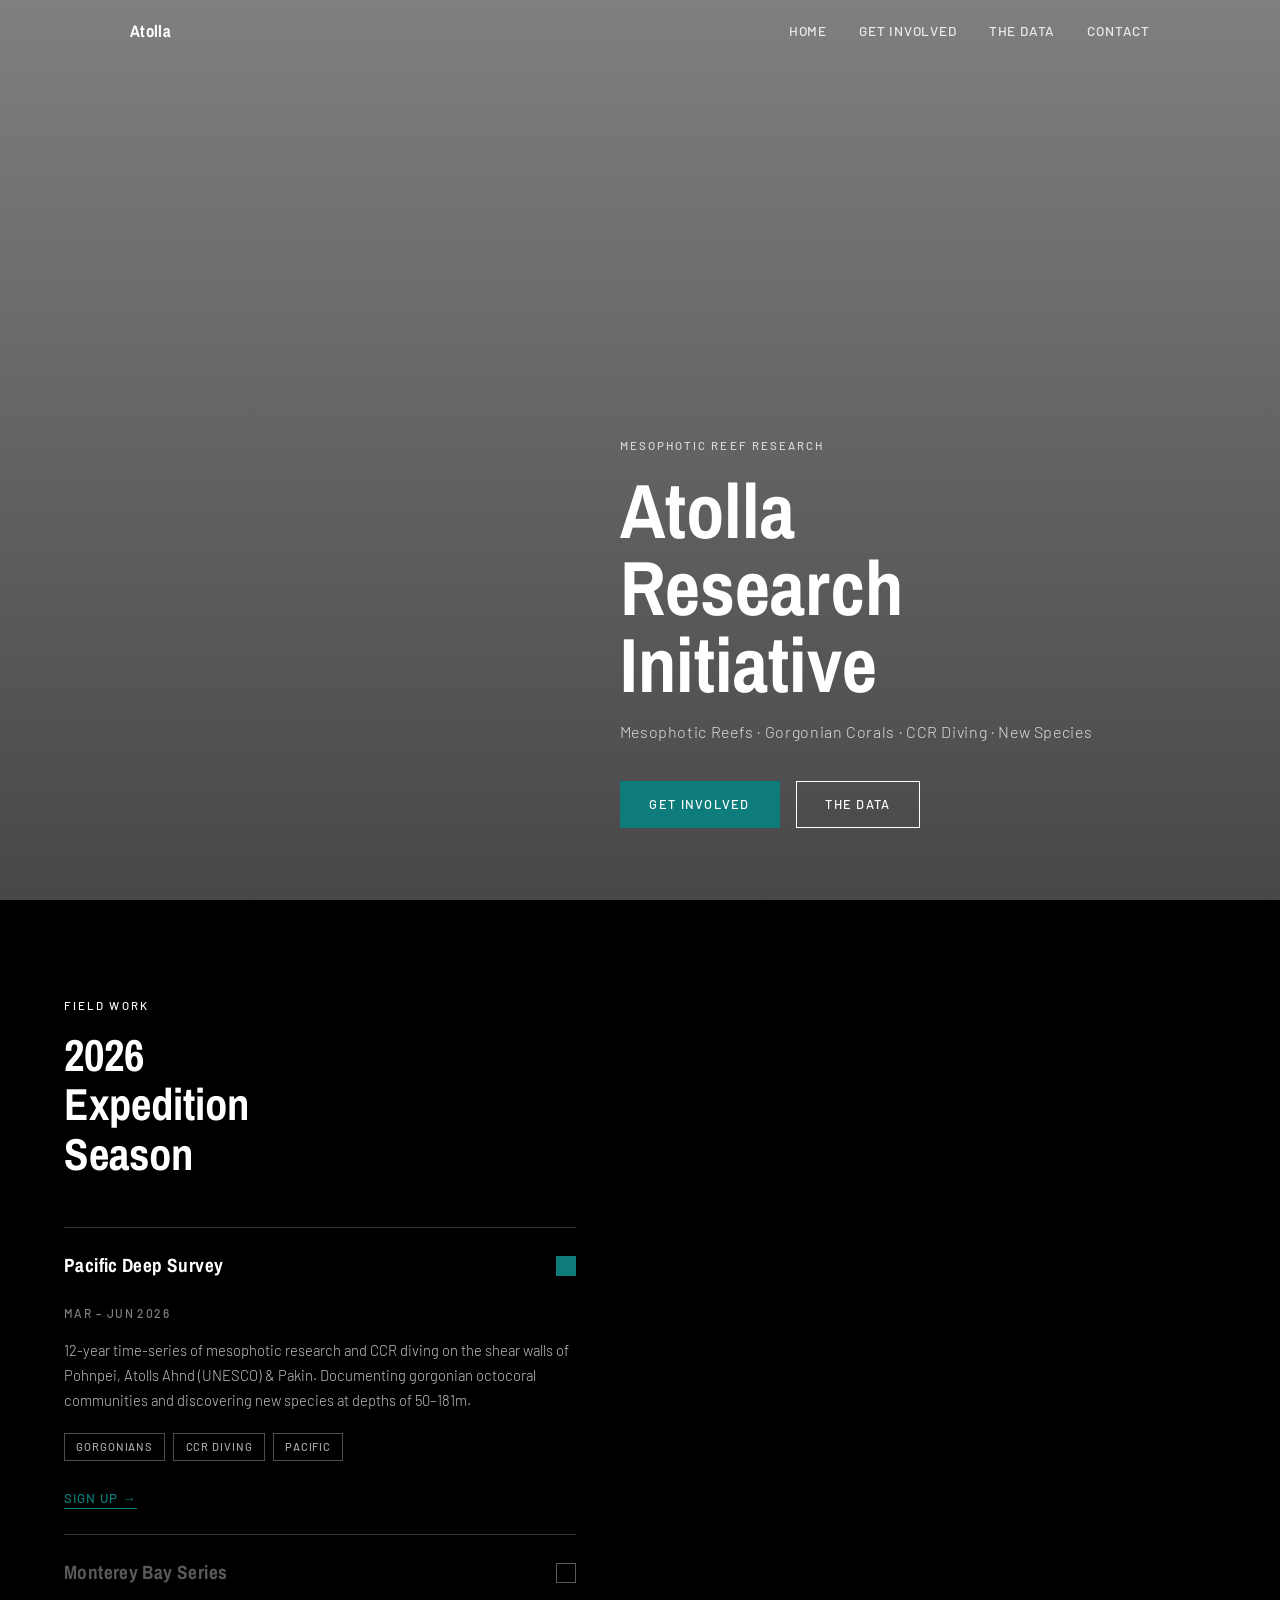
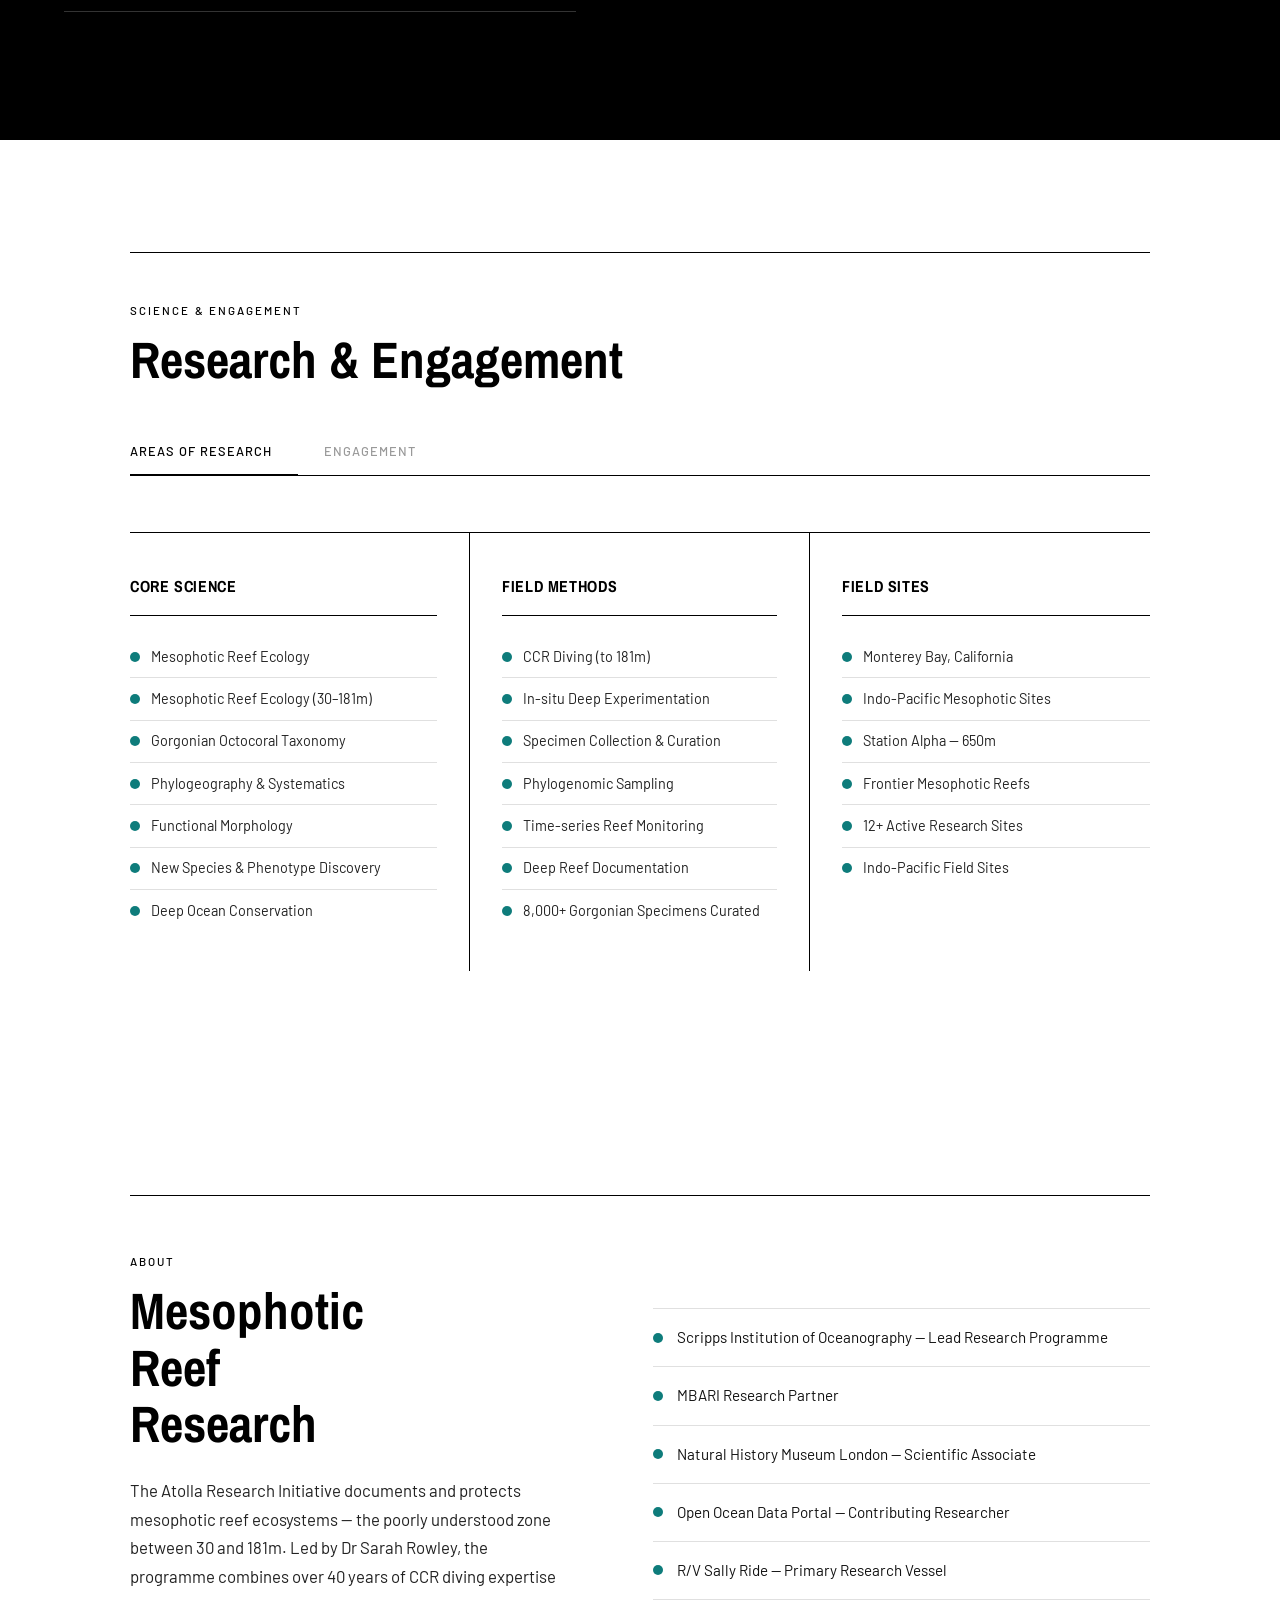
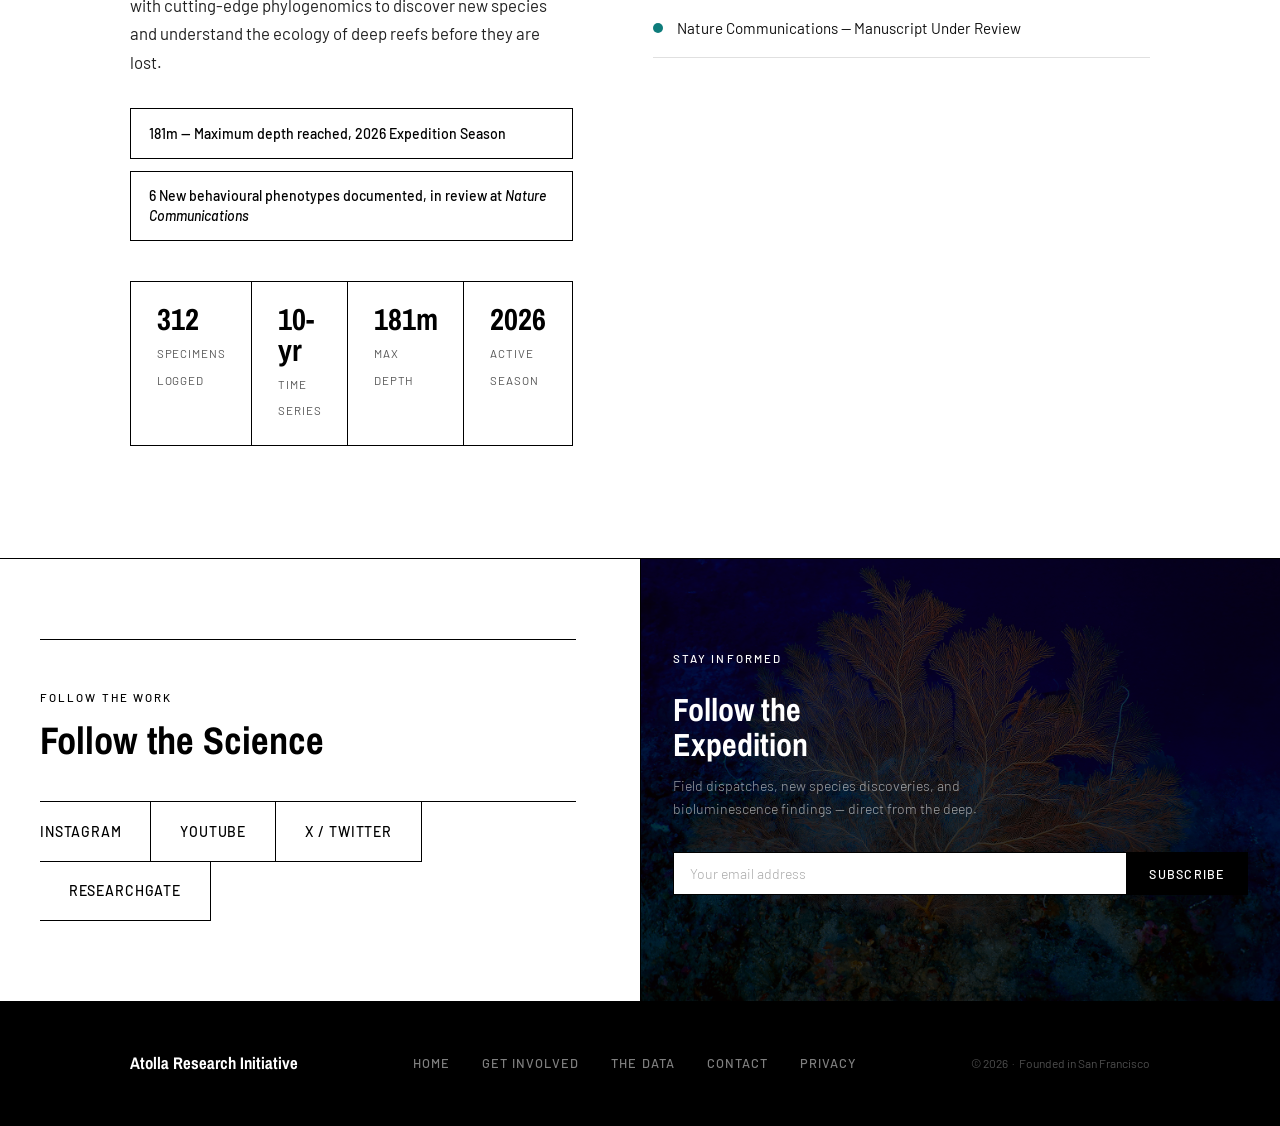
==== index.html @ 7634a345 "Site-wide content and fact corrections - Home/get-involved hero images swapped for visual variety - " ====
<!DOCTYPE html>
<html lang="en">
<head>
  <meta charset="UTF-8" />
  <meta name="viewport" content="width=device-width, initial-scale=1.0" />
  <title>Atolla — Mesophotic Reef Research</title>
  <style>
    @import url('https://fonts.googleapis.com/css2?family=Archivo+Narrow:wght@400;500;600;700&family=Barlow:wght@300;400;500&display=swap');

    *, *::before, *::after { box-sizing: border-box; margin: 0; padding: 0; }
    html { scroll-behavior: smooth; font-size: 16px; }

    body {
      font-family: 'Barlow', system-ui, sans-serif;
      font-weight: 400;
      color: #000000;
      background: #ffffff;
      line-height: 1.65;
      -webkit-font-smoothing: antialiased;
    }

    img { display: block; max-width: 100%; }
    a { color: inherit; text-decoration: none; }
    ul { list-style: none; }

    /* ── TYPOGRAPHY ── */
    .label-upper {
      font-family: 'Barlow', sans-serif;
      font-size: 0.72rem;
      font-weight: 500;
      letter-spacing: 0.18em;
      text-transform: uppercase;
      color: #000000;
      display: block;
      margin-bottom: 0.75rem;
    }

    .label-upper--white { color: #ffffff; }

    .section-heading {
      font-family: 'Archivo Narrow', sans-serif;
      font-weight: 700;
      font-size: clamp(2rem, 4vw, 3.2rem);
      line-height: 1.1;
      color: #000000;
    }

    .section-heading--white { color: #ffffff; }
    .section-heading--sm { font-size: clamp(1.6rem, 3vw, 2.4rem); }

    hr.divider { border: none; border-top: 1px solid #000000; margin: 0; }
    hr.divider--white { border-top-color: rgba(255,255,255,0.2); }

    /* ── LAYOUT ── */
    .container { max-width: 1100px; margin: 0 auto; padding: 0 40px; }

    /* ── NAV ── */
    .nav {
      position: fixed;
      top: 0; left: 0; right: 0;
      z-index: 1000;
      height: 64px;
      display: flex;
      align-items: center;
      background: transparent;
      border-bottom: 1px solid transparent;
      transition: background 0.25s, border-color 0.25s;
    }

    .nav.scrolled { background: #ffffff; border-bottom-color: #000000; }

    .nav__inner {
      max-width: 1100px;
      margin: 0 auto;
      padding: 0 40px;
      width: 100%;
      display: flex;
      align-items: center;
      justify-content: space-between;
    }

    .nav__logo {
      font-family: 'Archivo Narrow', sans-serif;
      font-weight: 700;
      font-size: 1.05rem;
      letter-spacing: 0.02em;
      color: #ffffff;
      transition: color 0.25s;
    }

    .nav.scrolled .nav__logo { color: #000000; }

    .nav__links { display: flex; align-items: center; gap: 2rem; }

    .nav__links a {
      font-family: 'Barlow', sans-serif;
      font-size: 0.85rem;
      font-weight: 500;
      letter-spacing: 0.06em;
      text-transform: uppercase;
      color: rgba(255,255,255,0.85);
      transition: color 0.2s;
    }

    .nav__links a:hover { color: #ffffff; }
    .nav.scrolled .nav__links a { color: #000000; }
    .nav.scrolled .nav__links a:hover { color: #0e7c7b; }

    .nav__links a.btn-nav-donate {
      background: #e8715a;
      color: #ffffff !important;
      padding: 0.45rem 1.1rem;
      font-size: 0.8rem;
    }

    .nav__links a.btn-nav-donate:hover { background: #cf5640; }

    /* Hamburger */
    .nav__hamburger {
      display: none;
      flex-direction: column;
      gap: 5px;
      cursor: pointer;
      padding: 4px;
      background: none;
      border: none;
    }

    .nav__hamburger span {
      display: block;
      width: 24px;
      height: 1.5px;
      background: #ffffff;
      transition: background 0.25s, transform 0.25s, opacity 0.25s;
    }

    .nav.scrolled .nav__hamburger span { background: #000000; }

    .nav__hamburger.open span:nth-child(1) { transform: translateY(6.5px) rotate(45deg); }
    .nav__hamburger.open span:nth-child(2) { opacity: 0; }
    .nav__hamburger.open span:nth-child(3) { transform: translateY(-6.5px) rotate(-45deg); }

    .nav__mobile {
      display: none;
      position: fixed;
      top: 64px; left: 0; right: 0;
      background: #ffffff;
      border-bottom: 1px solid #000000;
      z-index: 999;
      padding: 1.5rem 40px 2rem;
    }

    .nav__mobile.open { display: flex; flex-direction: column; gap: 1rem; }

    .nav__mobile a {
      font-family: 'Barlow', sans-serif;
      font-size: 1rem;
      font-weight: 500;
      letter-spacing: 0.06em;
      text-transform: uppercase;
      color: #000000;
      border-bottom: 1px solid #e0e0e0;
      padding-bottom: 0.75rem;
    }

    .nav__mobile a:last-child { border-bottom: none; }

    /* ── HERO ── */
    .hero {
      height: 100vh;
      min-height: 600px;
      background-image: linear-gradient(rgba(0,0,0,0.5), rgba(0,0,0,0.72)),
        url('images/Timor leste.jpg');
      background-size: cover;
      background-position: center 40%;
      display: flex;
      align-items: flex-end;
      padding-bottom: 8vh;
    }

    .hero__content {
      max-width: 1100px;
      margin: 0 auto;
      padding: 0 40px;
      width: 100%;
      display: flex;
      justify-content: flex-end;
    }

    .hero__text { width: 52%; }

    .hero__label {
      font-family: 'Barlow', sans-serif;
      font-size: 0.72rem;
      font-weight: 500;
      letter-spacing: 0.18em;
      text-transform: uppercase;
      color: rgba(255,255,255,0.75);
      display: block;
      margin-bottom: 1.1rem;
    }

    .hero__h1 {
      font-family: 'Archivo Narrow', sans-serif;
      font-weight: 700;
      font-size: clamp(2.8rem, 6vw, 5rem);
      line-height: 1.0;
      color: #ffffff;
      margin-bottom: 1rem;
    }

    .hero__subline {
      font-family: 'Barlow', sans-serif;
      font-size: 1rem;
      font-weight: 300;
      color: rgba(255,255,255,0.8);
      letter-spacing: 0.04em;
      margin-bottom: 2.2rem;
    }

    .hero__btns { display: flex; gap: 1rem; flex-wrap: wrap; }

    .btn {
      font-family: 'Barlow', sans-serif;
      font-size: 0.8rem;
      font-weight: 500;
      letter-spacing: 0.1em;
      text-transform: uppercase;
      padding: 0.75rem 1.8rem;
      display: inline-block;
      cursor: pointer;
      transition: background 0.2s, color 0.2s, border-color 0.2s;
    }

    .btn--teal { background: #0e7c7b; color: #ffffff; border: 1px solid #0e7c7b; }
    .btn--teal:hover { background: #0a5e5d; border-color: #0a5e5d; }
    .btn--coral { background: #e8715a; color: #ffffff; border: 1px solid #e8715a; }
    .btn--coral:hover { background: #cf5640; border-color: #cf5640; }
    .btn--outline-white { background: transparent; color: #ffffff; border: 1px solid #ffffff; }
    .btn--outline-white:hover { background: rgba(255,255,255,0.12); }
    .btn--outline-black { background: transparent; color: #000000; border: 1px solid #000000; }
    .btn--outline-black:hover { background: #000000; color: #ffffff; }

    /* ── STATS ── */
    .about__stats {
      display: grid;
      grid-template-columns: repeat(4, 1fr);
      border: 1px solid #000000;
      margin-top: 2.5rem;
    }

    .about-stat { padding: 1.4rem 1.6rem; border-right: 1px solid #000000; }
    .about-stat:last-child { border-right: none; }

    .about-stat__number {
      font-family: 'Archivo Narrow', sans-serif;
      font-weight: 700;
      font-size: 1.9rem;
      line-height: 1;
      color: #000000;
      display: block;
      margin-bottom: 0.3rem;
    }

    .about-stat__label {
      font-family: 'Barlow', sans-serif;
      font-size: 0.72rem;
      font-weight: 400;
      letter-spacing: 0.08em;
      text-transform: uppercase;
      color: #555555;
    }

    /* ── SECTIONS ── */
    .section { padding: 7rem 0; }
    .section--dark { background: #000000; color: #ffffff; }
    .section--light-grey { background: #f5f5f5; }
    .section-header { margin-bottom: 3.5rem; }

    /* ── ABOUT ── */
    .about__grid {
      display: grid;
      grid-template-columns: 45fr 55fr;
      gap: 5rem;
      align-items: start;
    }

    .about__bio {
      font-family: 'Barlow', sans-serif;
      font-size: 1.05rem;
      color: #222222;
      line-height: 1.7;
      margin-top: 1.5rem;
      margin-bottom: 2rem;
    }

    .about__awards { display: flex; flex-direction: column; gap: 0.75rem; }

    .about__award {
      border: 1px solid #000000;
      padding: 0.9rem 1.1rem;
      font-family: 'Barlow', sans-serif;
      font-size: 0.88rem;
      font-weight: 500;
      color: #000000;
      line-height: 1.4;
    }

    .credentials__list { padding-top: 3.5rem; }

    .credentials__list li {
      display: flex;
      align-items: center;
      gap: 0.9rem;
      padding: 1rem 0;
      border-bottom: 1px solid #e0e0e0;
      font-family: 'Barlow', sans-serif;
      font-size: 0.95rem;
      color: #111111;
    }

    .credentials__list li:first-child { border-top: 1px solid #e0e0e0; }

    .dot {
      width: 10px;
      height: 10px;
      border-radius: 50%;
      background: #0e7c7b;
      flex-shrink: 0;
    }

    /* ── EXPEDITIONS / INVOLVEMENT ── */
    .expeditions {
      display: flex;
      min-height: 80vh;
      background: #000000;
      overflow: hidden;
    }

    .expeditions__left {
      flex: 0 0 50%;
      padding: 6rem 4rem 5rem 5%;
      display: flex;
      flex-direction: column;
      justify-content: center;
      max-width: 660px;
    }

    .expeditions__right {
      flex: 0 0 50%;
      position: relative;
      overflow: hidden;
    }

    .expeditions__image {
      position: absolute;
      inset: 0;
      width: 100%;
      height: 100%;
      object-fit: cover;
      opacity: 0;
      transition: opacity 0.55s ease;
      background-size: cover;
      background-position: center;
    }

    .expeditions__image.active { opacity: 1; }

    .expeditions__heading {
      font-family: 'Archivo Narrow', sans-serif;
      font-weight: 700;
      font-size: clamp(2rem, 3.5vw, 3rem);
      color: #ffffff;
      line-height: 1.1;
      margin-bottom: 3rem;
    }

    .exp-tabs { border-top: 1px solid rgba(255,255,255,0.2); margin-bottom: 3rem; }

    .exp-tab { border-bottom: 1px solid rgba(255,255,255,0.2); cursor: pointer; overflow: hidden; }

    .exp-tab__header {
      display: flex;
      align-items: center;
      justify-content: space-between;
      padding: 1.4rem 0;
      user-select: none;
    }

    .exp-tab__name {
      font-family: 'Archivo Narrow', sans-serif;
      font-weight: 700;
      font-size: 1.2rem;
      letter-spacing: 0.02em;
      color: rgba(255,255,255,0.35);
      transition: color 0.25s;
    }

    .exp-tab.active .exp-tab__name { color: #ffffff; }

    .exp-tab__indicator {
      width: 20px;
      height: 20px;
      border: 1px solid rgba(255,255,255,0.35);
      display: flex;
      align-items: center;
      justify-content: center;
      flex-shrink: 0;
      transition: border-color 0.25s, background 0.25s;
    }

    .exp-tab.active .exp-tab__indicator { border-color: #0e7c7b; background: #0e7c7b; }

    .exp-tab__body {
      max-height: 0;
      overflow: hidden;
      transition: max-height 0.45s ease, padding 0.3s;
    }

    .exp-tab.active .exp-tab__body { max-height: 400px; padding-bottom: 1.5rem; }

    .exp-tab__date {
      font-family: 'Barlow', sans-serif;
      font-size: 0.75rem;
      font-weight: 500;
      letter-spacing: 0.12em;
      text-transform: uppercase;
      color: rgba(255,255,255,0.5);
      margin-bottom: 0.85rem;
      display: block;
    }

    .exp-tab__desc {
      font-family: 'Barlow', sans-serif;
      font-size: 0.92rem;
      font-weight: 300;
      color: rgba(255,255,255,0.75);
      line-height: 1.7;
      margin-bottom: 1.25rem;
    }

    .exp-tab__tags { display: flex; flex-wrap: wrap; gap: 0.5rem; margin-bottom: 1.4rem; }

    .tag {
      font-family: 'Barlow', sans-serif;
      font-size: 0.7rem;
      font-weight: 500;
      letter-spacing: 0.08em;
      text-transform: uppercase;
      border: 1px solid rgba(255,255,255,0.3);
      padding: 0.25rem 0.7rem;
      color: rgba(255,255,255,0.65);
    }

    .exp-tab__btns { display: flex; align-items: center; gap: 1.5rem; flex-wrap: wrap; }

    .exp-tab__link {
      font-family: 'Barlow', sans-serif;
      font-size: 0.82rem;
      font-weight: 500;
      letter-spacing: 0.08em;
      text-transform: uppercase;
      color: #0e7c7b;
      border-bottom: 1px solid #0e7c7b;
      padding-bottom: 0.15rem;
      transition: color 0.2s, border-color 0.2s;
    }

    .exp-tab__link:hover { color: #ffffff; border-color: #ffffff; }

    /* ── RESEARCH COLS ── */
    .research__cols {
      display: grid;
      grid-template-columns: 1fr 1fr 1fr;
      border-top: 1px solid #000000;
    }

    .research-col {
      padding: 2.5rem 2rem 2.5rem 0;
      border-right: 1px solid #000000;
    }

    .research-col:last-child { border-right: none; padding-right: 0; }
    .research-col:not(:first-child) { padding-left: 2rem; }

    .research-col__heading {
      font-family: 'Archivo Narrow', sans-serif;
      font-weight: 700;
      font-size: 1rem;
      letter-spacing: 0.04em;
      text-transform: uppercase;
      color: #000000;
      margin-bottom: 1.25rem;
      padding-bottom: 1rem;
      border-bottom: 1px solid #000000;
    }

    .research-col__list li {
      display: flex;
      align-items: center;
      gap: 0.7rem;
      padding: 0.55rem 0;
      font-family: 'Barlow', sans-serif;
      font-size: 0.9rem;
      color: #222222;
      border-bottom: 1px solid #e0e0e0;
    }

    .research-col__list li:last-child { border-bottom: none; }

    /* ── CTABS ── */
    .ctab-nav {
      display: flex;
      border-bottom: 1px solid #000000;
      margin-bottom: 3.5rem;
    }

    .ctab-btn {
      font-family: 'Barlow', sans-serif;
      font-size: 0.8rem;
      font-weight: 500;
      letter-spacing: 0.08em;
      text-transform: uppercase;
      padding: 0.9rem 1.6rem;
      border: none;
      border-bottom: 2px solid transparent;
      background: none;
      cursor: pointer;
      color: #999999;
      transition: color 0.2s, border-color 0.2s;
      margin-bottom: -1px;
      white-space: nowrap;
    }

    .ctab-btn:first-child { padding-left: 0; }
    .ctab-btn.active { color: #000000; border-bottom-color: #000000; }
    .ctab-btn:hover { color: #000000; }

    .ctab-panel { display: none; }
    .ctab-panel.active { display: block; }

    /* ── CONNECT / NEWSLETTER ── */
    .connect-split {
      display: grid;
      grid-template-columns: 1fr 1fr;
      border-top: 1px solid #000000;
    }

    .connect-split__social { padding: 5rem 4rem 5rem 40px; }

    .connect-split__nl {
      background: linear-gradient(rgba(0,0,0,0.70), rgba(0,0,0,0.82)),
                  url('images/gorgonian-mesophotic-primnoidae-soniajrowley-sjrllc-deep-75m-indonesia-lombok-rebreather-ccr.jpg') center/cover;
      padding: 5rem 5%;
      display: flex;
      flex-direction: column;
      justify-content: center;
      border-left: 1px solid #000000;
    }

    .connect-nl__heading {
      font-family: 'Archivo Narrow', sans-serif;
      font-weight: 700;
      font-size: clamp(1.5rem, 2.5vw, 2rem);
      line-height: 1.1;
      color: #ffffff;
      margin-top: 0.75rem;
      margin-bottom: 0.75rem;
    }

    .connect-nl__sub {
      font-family: 'Barlow', sans-serif;
      font-size: 0.88rem;
      font-weight: 300;
      color: rgba(255,255,255,0.6);
      line-height: 1.65;
      margin-bottom: 2rem;
      max-width: 340px;
    }

    .connect__links {
      display: flex;
      flex-wrap: wrap;
      gap: 0;
      margin-top: 2.5rem;
      border-top: 1px solid #000000;
    }

    .connect__link {
      font-family: 'Barlow', sans-serif;
      font-size: 0.88rem;
      font-weight: 500;
      letter-spacing: 0.06em;
      text-transform: uppercase;
      color: #000000;
      padding: 1.1rem 1.8rem;
      border-right: 1px solid #000000;
      border-bottom: 1px solid #000000;
      transition: color 0.2s;
    }

    .connect__link:first-child { padding-left: 0; }
    .connect__link:hover { color: #0e7c7b; text-decoration: underline; text-underline-offset: 3px; }

    .nl-form { display: flex; gap: 0; margin-bottom: 1rem; }

    .nl-input {
      flex: 1;
      font-family: 'Barlow', sans-serif;
      font-size: 0.88rem;
      color: #000000;
      background: #ffffff;
      border: 1px solid #000000;
      border-right: none;
      padding: 0.75rem 1rem;
      outline: none;
    }

    .nl-input::placeholder { color: #aaaaaa; font-weight: 300; }

    .nl-submit {
      font-family: 'Barlow', sans-serif;
      font-size: 0.78rem;
      font-weight: 500;
      letter-spacing: 0.1em;
      text-transform: uppercase;
      background: #000000;
      color: #ffffff;
      border: 1px solid #000000;
      padding: 0.75rem 1.4rem;
      cursor: pointer;
      transition: background 0.2s, border-color 0.2s;
      white-space: nowrap;
    }

    .nl-submit:hover { background: #0e7c7b; border-color: #0e7c7b; }

    .nl-confirm {
      display: none;
      font-family: 'Barlow', sans-serif;
      font-size: 0.85rem;
      color: #0e7c7b;
      padding: 0.6rem 0;
    }

    /* ── FOOTER ── */
    footer {
      background: #000000;
      color: #ffffff;
      padding: 3rem 0;
      border-top: 1px solid #000000;
    }

    .footer__inner {
      max-width: 1100px;
      margin: 0 auto;
      padding: 0 40px;
      display: flex;
      align-items: center;
      justify-content: space-between;
    }

    .footer__logo {
      font-family: 'Archivo Narrow', sans-serif;
      font-weight: 700;
      font-size: 1.05rem;
      color: #ffffff;
    }

    .footer__links { display: flex; gap: 2rem; }

    .footer__links a {
      font-family: 'Barlow', sans-serif;
      font-size: 0.8rem;
      font-weight: 500;
      letter-spacing: 0.08em;
      text-transform: uppercase;
      color: rgba(255,255,255,0.5);
      transition: color 0.2s;
    }

    .footer__links a:hover { color: #ffffff; }
    .footer__copy { font-family: 'Barlow', sans-serif; font-size: 0.75rem; color: rgba(255,255,255,0.3); }

    /* ── RESPONSIVE ── */
    @media (max-width: 900px) {
      .container { padding: 0 24px; }
      .nav__inner { padding: 0 24px; }
      .footer__inner { padding: 0 24px; }
      .nav__links { display: none; }
      .nav__hamburger { display: flex; }
      .nav__mobile { padding: 1.5rem 24px 2rem; }
      .hero__text { width: 70%; }
      .about__grid { grid-template-columns: 1fr; gap: 3rem; }
      .credentials__list { padding-top: 0; }
      .about__stats { grid-template-columns: repeat(2, 1fr); }
      .about-stat:nth-child(2) { border-right: none; }
      .about-stat:nth-child(3) { border-right: 1px solid #000; border-top: 1px solid #000; }
      .about-stat:nth-child(4) { border-right: none; border-top: 1px solid #000; }
      .expeditions { flex-direction: column; min-height: auto; }
      .expeditions__left { flex: none; max-width: 100%; padding: 4rem 5%; }
      .expeditions__right { flex: none; height: 55vw; min-height: 260px; }
      .research__cols { grid-template-columns: 1fr; border-top: none; }
      .research-col { border-right: none; border-top: 1px solid #000; padding: 2rem 0; }
      .research-col:not(:first-child) { padding-left: 0; }
      .connect-split { grid-template-columns: 1fr; }
      .connect-split__social { padding: 4rem 24px 3rem; }
      .connect-split__nl { padding: 3rem 24px 4rem; border-left: none; border-top: 1px solid #333; }
      .connect__links { flex-direction: column; }
      .connect__link { border-right: none; padding: 0.9rem 0; }
      .ctab-nav { overflow-x: auto; }
    }

    @media (max-width: 480px) {
      .container { padding: 0 20px; }
      .nav__inner { padding: 0 20px; }
      .footer__inner { padding: 0 20px; }
      .section { padding: 4.5rem 0; }
      .hero__text { width: 100%; }
      .about__stats { grid-template-columns: 1fr 1fr; }
    }
  </style>
</head>
<body>

  <!-- NAV -->
  <nav class="nav" id="mainNav">
    <div class="nav__inner">
      <a class="nav__logo" href="index.html">Atolla</a>
      <div class="nav__links">
        <a href="index.html">Home</a>
        <a href="get-involved.html">Get Involved</a>
        <a href="data.html">The Data</a>
        <a href="contact.html">Contact</a>
      </div>
      <button class="nav__hamburger" id="hamburger" aria-label="Toggle menu" aria-expanded="false">
        <span></span><span></span><span></span>
      </button>
    </div>
  </nav>

  <div class="nav__mobile" id="mobileMenu">
    <a href="index.html">Home</a>
    <a href="get-involved.html">Get Involved</a>
    <a href="data.html">The Data</a>
    <a href="contact.html">Contact</a>
  </div>

  <!-- HERO -->
  <section class="hero" id="home">
    <div class="hero__content">
      <div class="hero__text">
        <span class="hero__label">Mesophotic Reef Research</span>
        <h1 class="hero__h1">Atolla<br>Research<br>Initiative</h1>
        <p class="hero__subline">Mesophotic Reefs &middot; Gorgonian Corals &middot; CCR Diving &middot; New Species</p>
        <div class="hero__btns">
          <a href="get-involved.html" class="btn btn--teal">Get Involved</a>
          <a href="data.html" class="btn btn--outline-white">The Data</a>
        </div>
      </div>
    </div>
  </section>

  <!-- EXPEDITION SECTION -->
  <section class="expeditions" id="expeditions">
    <div class="expeditions__left">
      <span class="label-upper label-upper--white" style="margin-bottom: 1rem;">Field Work</span>
      <h2 class="expeditions__heading">2026<br>Expedition<br>Season</h2>

      <div class="exp-tabs">

        <div class="exp-tab active" data-tab="pacific">
          <div class="exp-tab__header">
            <span class="exp-tab__name">Pacific Deep Survey</span>
            <span class="exp-tab__indicator"></span>
          </div>
          <div class="exp-tab__body">
            <span class="exp-tab__date">Mar &ndash; Jun 2026</span>
            <p class="exp-tab__desc">12-year time-series of mesophotic research and CCR diving on the shear walls of Pohnpei, Atolls Ahnd (UNESCO) &amp; Pakin. Documenting gorgonian octocoral communities and discovering new species at depths of 50&ndash;181m.</p>
            <div class="exp-tab__tags">
              <span class="tag">Gorgonians</span>
              <span class="tag">CCR Diving</span>
              <span class="tag">Pacific</span>
            </div>
            <a href="get-involved.html" class="exp-tab__link">Sign Up &rarr;</a>
          </div>
        </div>

        <div class="exp-tab" data-tab="monterey">
          <div class="exp-tab__header">
            <span class="exp-tab__name">Monterey Bay Series</span>
            <span class="exp-tab__indicator"></span>
          </div>
          <div class="exp-tab__body">
            <span class="exp-tab__date">Sep &ndash; Nov 2026</span>
            <p class="exp-tab__desc">Continuation of our 10-year time-series at Station Alpha, Monterey Bay. Citizen scientists invited. eDNA and habitat photography across 12 study sites.</p>
            <div class="exp-tab__tags">
              <span class="tag">Time Series</span>
              <span class="tag">eDNA</span>
              <span class="tag">Citizen Science</span>
            </div>
            <a href="get-involved.html" class="exp-tab__link">Sign Up &rarr;</a>
          </div>
        </div>

      </div>
    </div>

    <!-- Right: image panels -->
    <div class="expeditions__right">
      <div class="expeditions__image active" data-image="pacific"
        style="background-image: url('images/Timor leste.jpg'); background-size:cover; background-position:center;">
      </div>
      <div class="expeditions__image" data-image="monterey"
        style="background-image: url('images/pohnpei.jpg'); background-size:cover; background-position:center;">
      </div>
    </div>
  </section>

  <!-- RESEARCH & ENGAGEMENT -->
  <section class="section" id="research">
    <div class="container">
      <hr class="divider" style="margin-bottom: 3rem;">
      <div style="margin-bottom: 2.5rem;">
        <span class="label-upper">Science &amp; Engagement</span>
        <h2 class="section-heading">Research &amp; Engagement</h2>
      </div>

      <div class="ctab-nav" role="tablist">
        <button class="ctab-btn active" data-ctab="research" role="tab">Areas of Research</button>
        <button class="ctab-btn" data-ctab="engagement" role="tab">Engagement</button>
      </div>

      <div class="ctab-panel active" data-ctab-panel="research">
        <div class="research__cols">
          <div class="research-col">
            <div class="research-col__heading">Core Science</div>
            <ul class="research-col__list">
              <li><span class="dot"></span>Mesophotic Reef Ecology</li>
              <li><span class="dot"></span>Mesophotic Reef Ecology (30&ndash;181m)</li>
              <li><span class="dot"></span>Gorgonian Octocoral Taxonomy</li>
              <li><span class="dot"></span>Phylogeography &amp; Systematics</li>
              <li><span class="dot"></span>Functional Morphology</li>
              <li><span class="dot"></span>New Species &amp; Phenotype Discovery</li>
              <li><span class="dot"></span>Deep Ocean Conservation</li>
            </ul>
          </div>
          <div class="research-col">
            <div class="research-col__heading">Field Methods</div>
            <ul class="research-col__list">
              <li><span class="dot"></span>CCR Diving (to 181m)</li>
              <li><span class="dot"></span>In-situ Deep Experimentation</li>
              <li><span class="dot"></span>Specimen Collection &amp; Curation</li>
              <li><span class="dot"></span>Phylogenomic Sampling</li>
              <li><span class="dot"></span>Time-series Reef Monitoring</li>
              <li><span class="dot"></span>Deep Reef Documentation</li>
              <li><span class="dot"></span>8,000+ Gorgonian Specimens Curated</li>
            </ul>
          </div>
          <div class="research-col">
            <div class="research-col__heading">Field Sites</div>
            <ul class="research-col__list">
              <li><span class="dot"></span>Monterey Bay, California</li>
              <li><span class="dot"></span>Indo-Pacific Mesophotic Sites</li>
              <li><span class="dot"></span>Station Alpha — 650m</li>
              <li><span class="dot"></span>Frontier Mesophotic Reefs</li>
              <li><span class="dot"></span>12+ Active Research Sites</li>
              <li><span class="dot"></span>Indo-Pacific Field Sites</li>
            </ul>
          </div>
        </div>
      </div>

      <div class="ctab-panel" data-ctab-panel="engagement">
        <div class="research__cols">
          <div class="research-col">
            <div class="research-col__heading">Outreach</div>
            <ul class="research-col__list">
              <li><span class="dot"></span>Citizen Science Classification</li>
              <li><span class="dot"></span>Open Data Initiative</li>
              <li><span class="dot"></span>Public Expedition Dispatches</li>
              <li><span class="dot"></span>School &amp; University Outreach</li>
              <li><span class="dot"></span>Ocean Awareness Campaigns</li>
            </ul>
          </div>
          <div class="research-col">
            <div class="research-col__heading">Partnerships</div>
            <ul class="research-col__list">
              <li><span class="dot"></span>Scripps Institution of Oceanography</li>
              <li><span class="dot"></span>MBARI</li>
              <li><span class="dot"></span>Natural History Museum London</li>
              <li><span class="dot"></span>Open Ocean Data Portal</li>
              <li><span class="dot"></span>Nature Communications (under review)</li>
            </ul>
          </div>
          <div class="research-col">
            <div class="research-col__heading">Publications</div>
            <ul class="research-col__list">
              <li><span class="dot"></span>6 New Behavioural Phenotypes</li>
              <li><span class="dot"></span>eDNA Species Catalogues</li>
              <li><span class="dot"></span>Open-Access Field Dataset</li>
              <li><span class="dot"></span>Open-Access Field Dataset</li>
              <li><span class="dot"></span>Open Dataset — Release 2026</li>
            </ul>
          </div>
        </div>
      </div>
    </div>
  </section>

  <!-- ABOUT -->
  <section class="section" id="about">
    <div class="container">
      <hr class="divider" style="margin-bottom: 3.5rem;">
      <div class="about__grid">
        <div>
          <span class="label-upper">About</span>
          <h2 class="section-heading">Mesophotic<br>Reef<br>Research</h2>
          <p class="about__bio">
            The Atolla Research Initiative documents and protects mesophotic reef ecosystems — the poorly understood zone between 30 and 181m. Led by Dr Sarah Rowley, the programme combines over 40 years of CCR diving expertise with cutting-edge phylogenomics to discover new species and understand the ecology of deep reefs before they are lost.
          </p>
          <div class="about__awards">
            <div class="about__award">
              181m — Maximum depth reached, 2026 Expedition Season
            </div>
            <div class="about__award">
              6 New behavioural phenotypes documented, in review at <em>Nature Communications</em>
            </div>
          </div>
          <div class="about__stats">
            <div class="about-stat">
              <span class="about-stat__number">312</span>
              <span class="about-stat__label">Specimens Logged</span>
            </div>
            <div class="about-stat">
              <span class="about-stat__number">10-yr</span>
              <span class="about-stat__label">Time Series</span>
            </div>
            <div class="about-stat">
              <span class="about-stat__number">181m</span>
              <span class="about-stat__label">Max Depth</span>
            </div>
            <div class="about-stat">
              <span class="about-stat__number">2026</span>
              <span class="about-stat__label">Active Season</span>
            </div>
          </div>
        </div>
        <div>
          <ul class="credentials__list">
            <li><span class="dot"></span>Scripps Institution of Oceanography — Lead Research Programme</li>
            <li><span class="dot"></span>MBARI Research Partner</li>
            <li><span class="dot"></span>Natural History Museum London — Scientific Associate</li>
            <li><span class="dot"></span>Open Ocean Data Portal — Contributing Researcher</li>
            <li><span class="dot"></span>R/V Sally Ride — Primary Research Vessel</li>
            <li><span class="dot"></span>Nature Communications — Manuscript Under Review</li>
          </ul>
        </div>
      </div>
    </div>
  </section>

  <!-- FOLLOW / NEWSLETTER -->
  <section id="connect">
    <div class="connect-split">
      <div class="connect-split__social">
        <hr class="divider" style="margin-bottom: 3rem;">
        <span class="label-upper">Follow the Work</span>
        <h2 class="section-heading section-heading--sm">Follow the Science</h2>
        <div class="connect__links">
          <a class="connect__link" href="#">Instagram</a>
          <a class="connect__link" href="#">YouTube</a>
          <a class="connect__link" href="#">X / Twitter</a>
          <a class="connect__link" href="#">ResearchGate</a>
        </div>
      </div>
      <div class="connect-split__nl">
        <span class="label-upper label-upper--white">Stay Informed</span>
        <div class="connect-nl__heading">Follow the<br>Expedition</div>
        <p class="connect-nl__sub">Field dispatches, new species discoveries, and bioluminescence findings — direct from the deep.</p>
        <form class="nl-form" id="nlForm" novalidate>
          <input class="nl-input" type="email" placeholder="Your email address" autocomplete="email" required aria-label="Email">
          <button class="nl-submit" type="submit">Subscribe</button>
        </form>
        <p class="nl-confirm" id="nlConfirm">You&#39;re in &mdash; welcome aboard.</p>
      </div>
    </div>
  </section>

  <!-- FOOTER -->
  <footer>
    <div class="footer__inner">
      <div class="footer__logo">Atolla Research Initiative</div>
      <div class="footer__links">
        <a href="index.html">Home</a>
        <a href="get-involved.html">Get Involved</a>
        <a href="data.html">The Data</a>
        <a href="contact.html">Contact</a>
        <a href="privacy.html">Privacy</a>
      </div>
      <div class="footer__copy">&copy; 2026 &nbsp;&middot;&nbsp; Founded in San Francisco</div>
    </div>
  </footer>

  <script>
    // Sticky nav
    const nav = document.getElementById('mainNav');
    function updateNav() { nav.classList.toggle('scrolled', window.scrollY > 60); }
    window.addEventListener('scroll', updateNav, { passive: true });
    updateNav();

    // Hamburger
    const hamburger = document.getElementById('hamburger');
    const mobileMenu = document.getElementById('mobileMenu');
    hamburger.addEventListener('click', () => {
      const isOpen = mobileMenu.classList.toggle('open');
      hamburger.classList.toggle('open', isOpen);
      hamburger.setAttribute('aria-expanded', isOpen);
    });
    mobileMenu.querySelectorAll('a').forEach(link => {
      link.addEventListener('click', () => {
        mobileMenu.classList.remove('open');
        hamburger.classList.remove('open');
        hamburger.setAttribute('aria-expanded', 'false');
      });
    });

    // Expedition tabs
    const expTabs = document.querySelectorAll('.exp-tab');
    const expImages = document.querySelectorAll('.expeditions__image');
    expTabs.forEach(tab => {
      tab.querySelector('.exp-tab__header').addEventListener('click', () => {
        const target = tab.dataset.tab;
        expTabs.forEach(t => t.classList.remove('active'));
        tab.classList.add('active');
        expImages.forEach(img => img.classList.toggle('active', img.dataset.image === target));
      });
    });

    // Content tabs
    document.querySelectorAll('.ctab-btn').forEach(btn => {
      btn.addEventListener('click', () => {
        const target = btn.dataset.ctab;
        document.querySelectorAll('.ctab-btn').forEach(b => { b.classList.remove('active'); b.setAttribute('aria-selected', 'false'); });
        btn.classList.add('active'); btn.setAttribute('aria-selected', 'true');
        document.querySelectorAll('.ctab-panel').forEach(p => p.classList.toggle('active', p.dataset.ctabPanel === target));
      });
    });

    // Newsletter
    const nlForm = document.getElementById('nlForm');
    if (nlForm) {
      nlForm.addEventListener('submit', e => {
        e.preventDefault();
        const input = nlForm.querySelector('.nl-input');
        if (!input.value || !input.checkValidity()) { input.style.borderColor = '#e8715a'; return; }
        nlForm.style.display = 'none';
        document.getElementById('nlConfirm').style.display = 'block';
      });
    }
  </script>

</body>
</html>
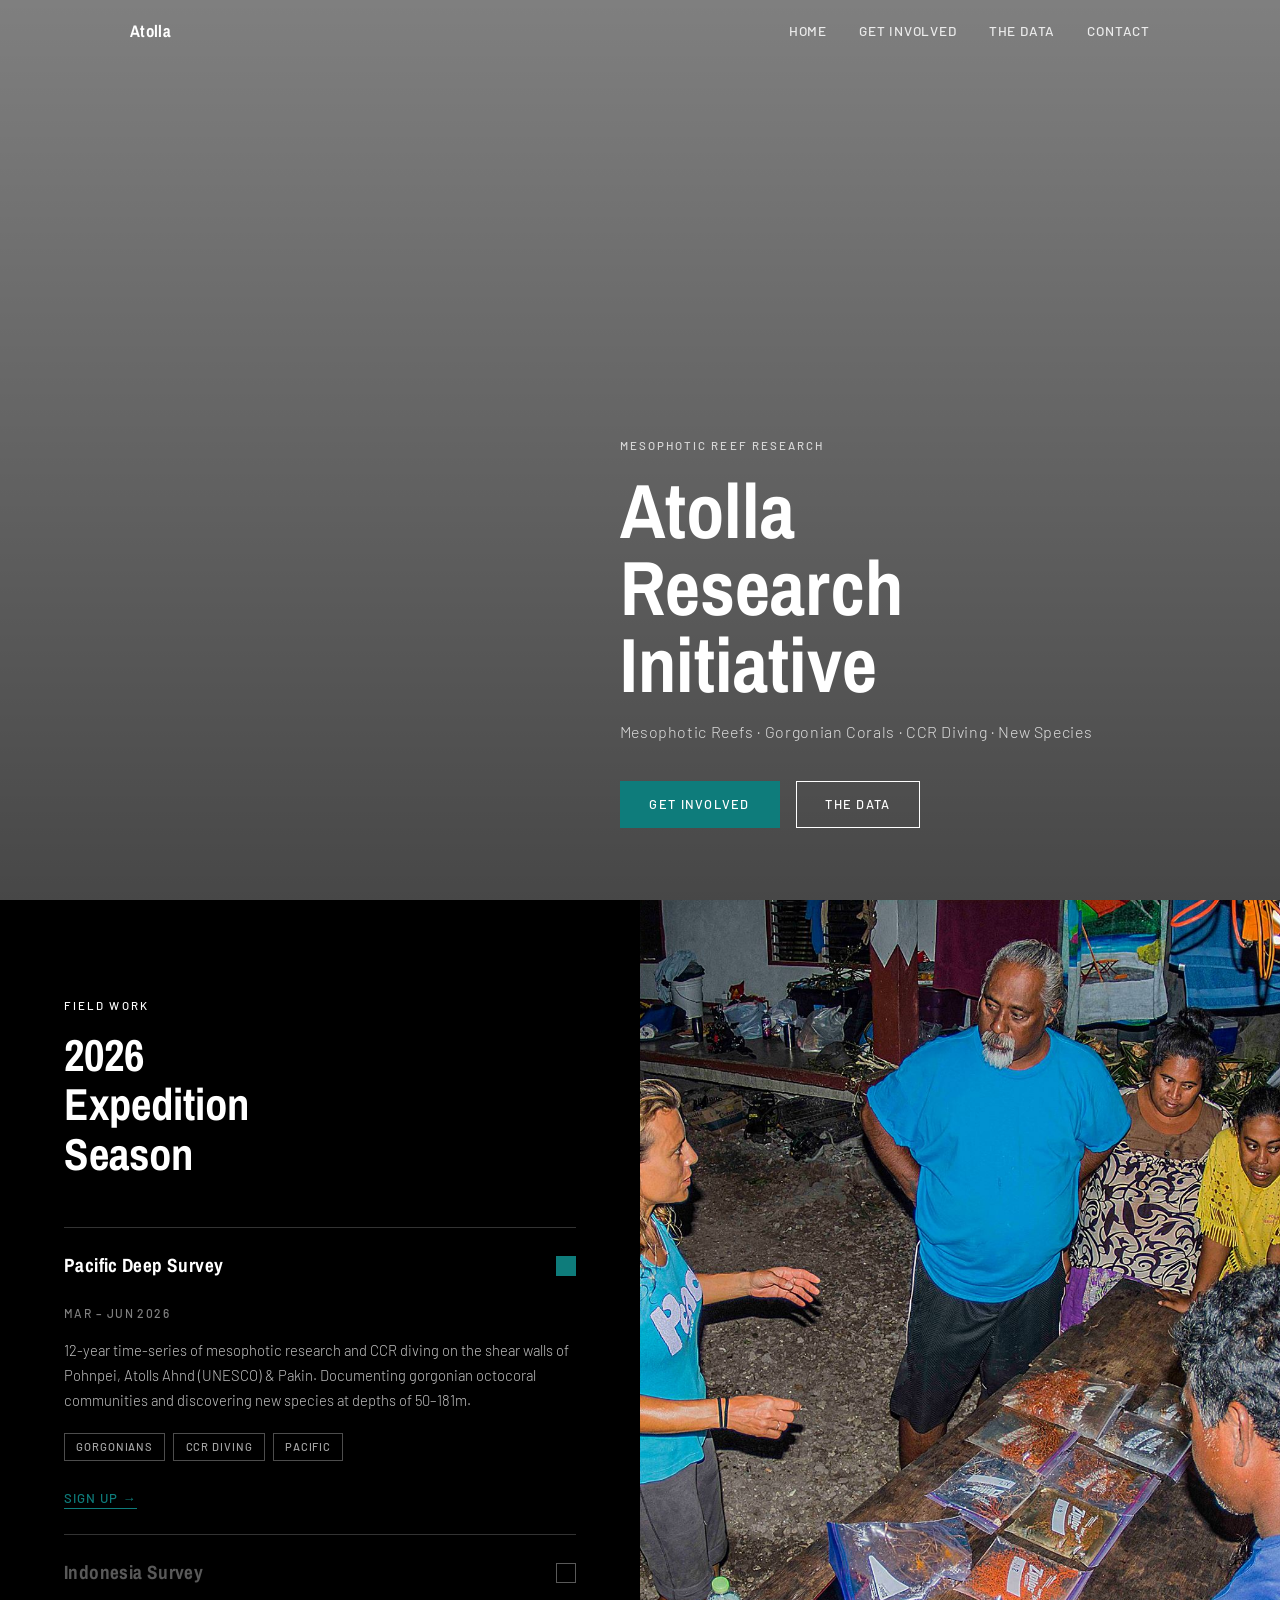
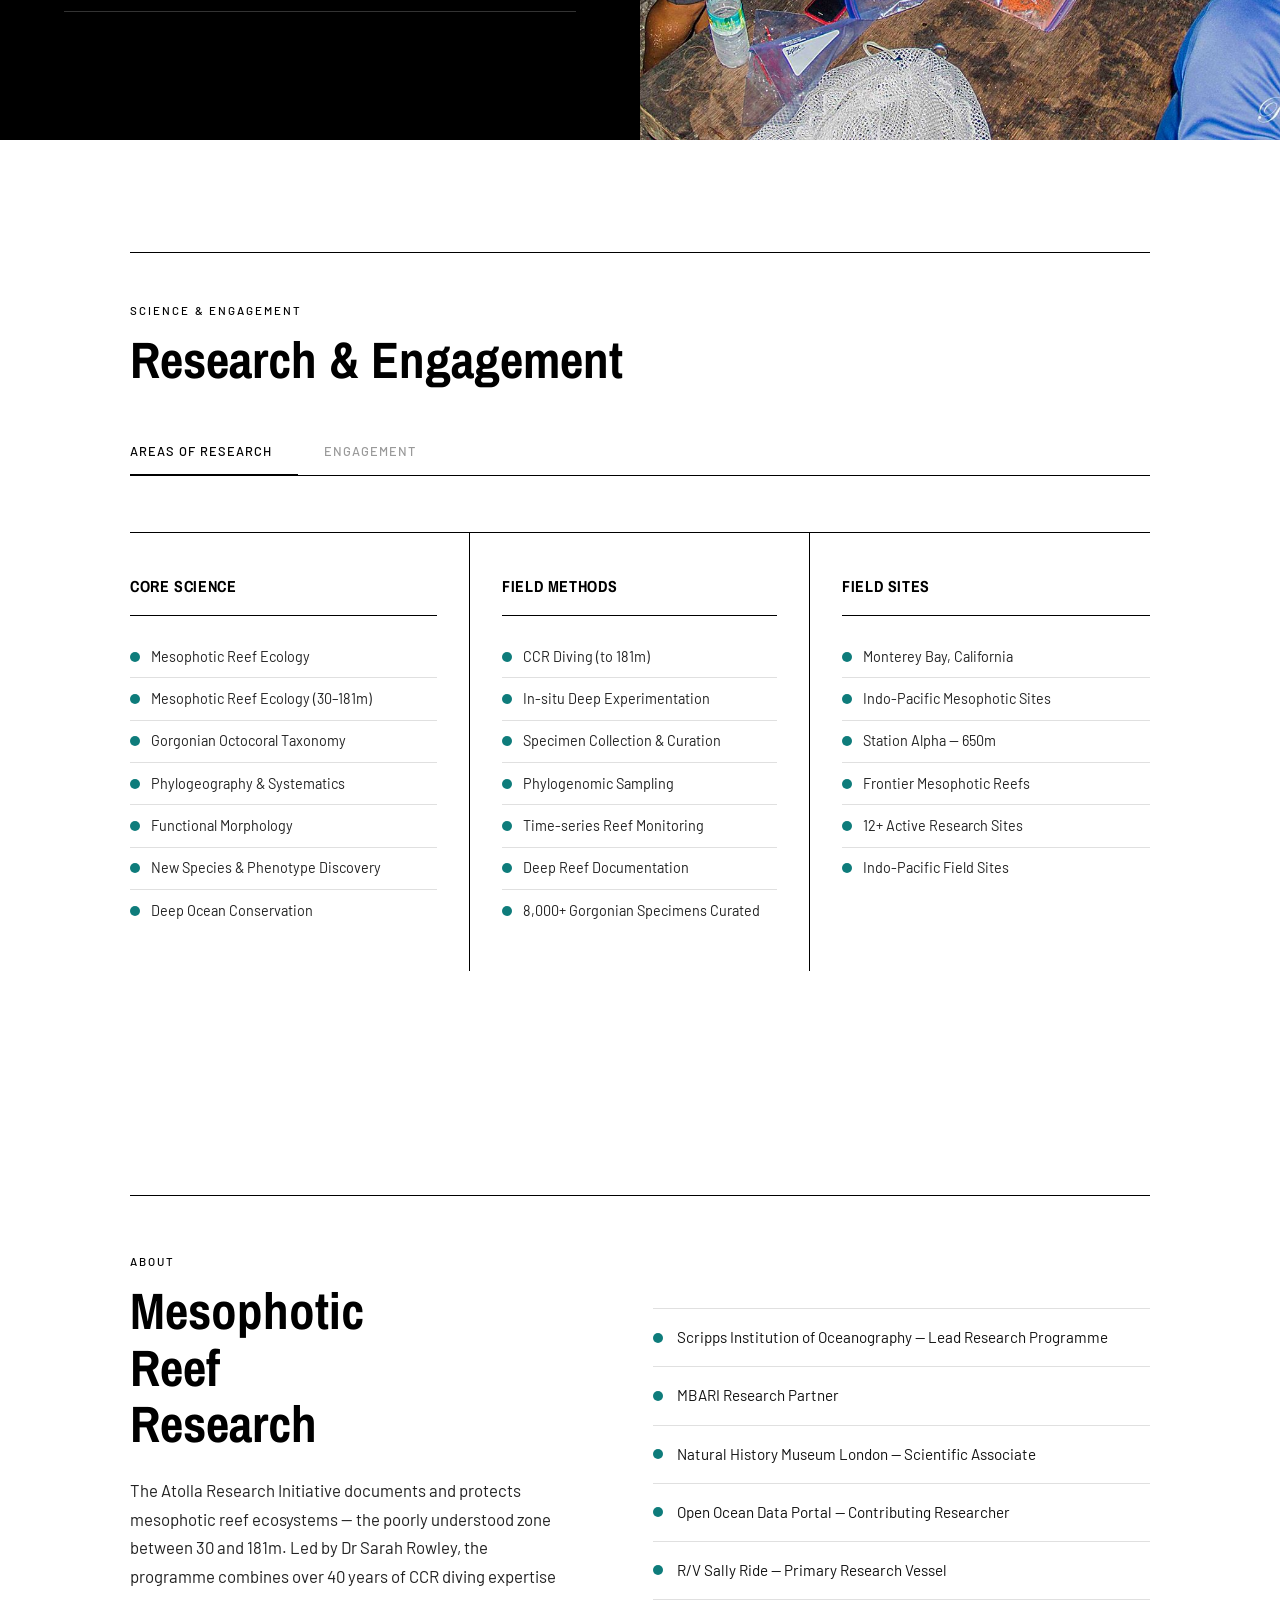
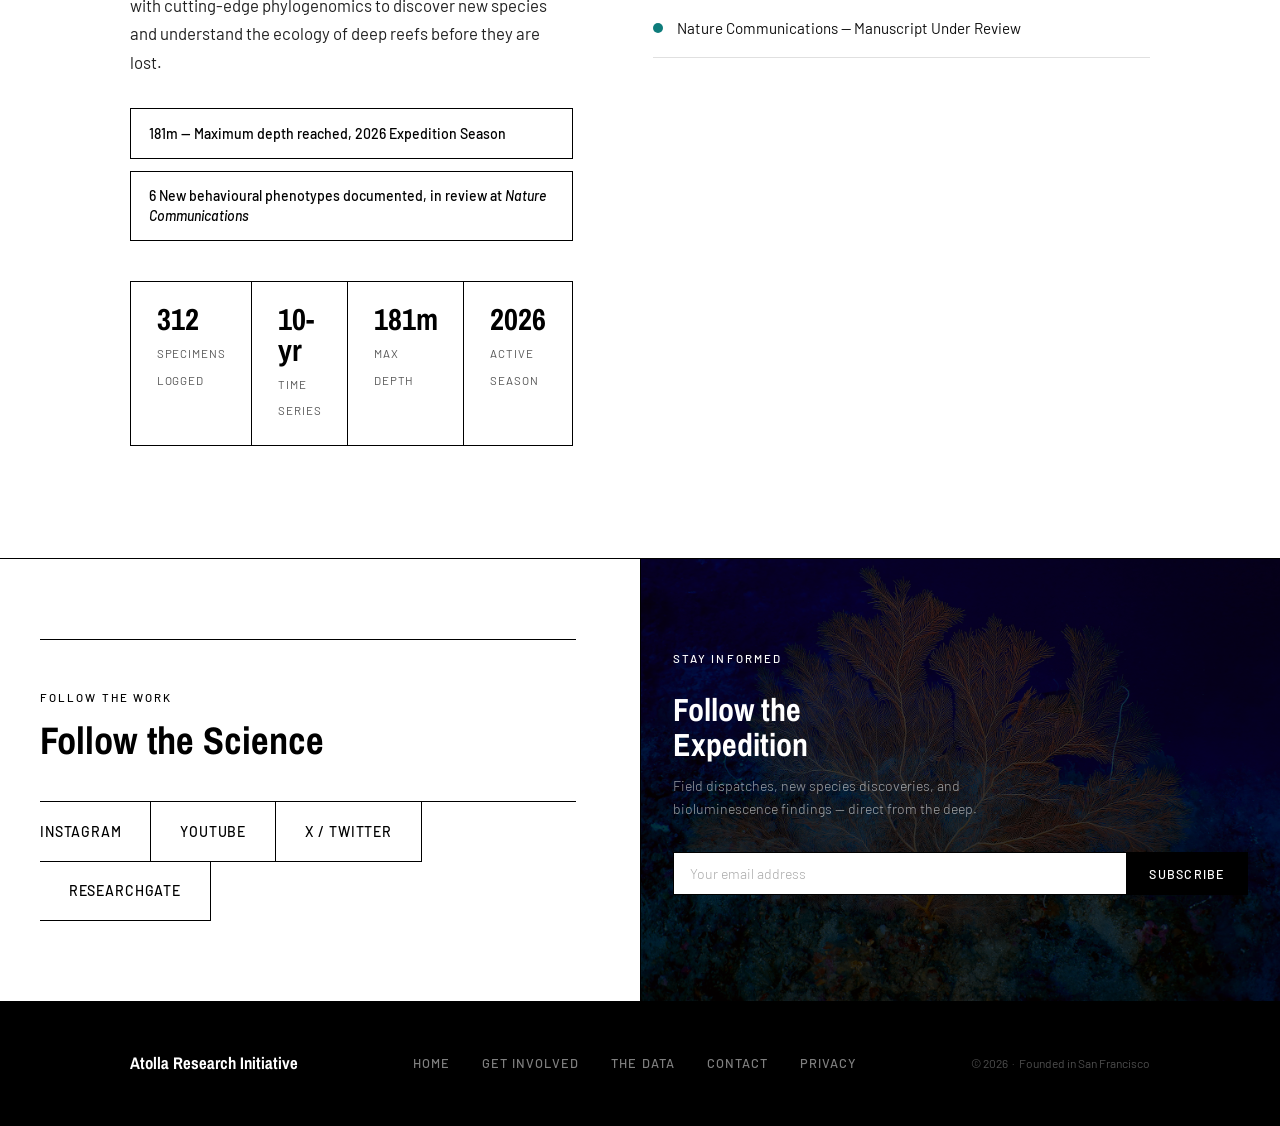
==== commit 0f8e62cd: "index: replace Monterey Bay tab with Indonesia Survey; swap Pacific image to Pakin portrait" ====
--- a/index.html
+++ b/index.html
@@ -786,18 +786,18 @@
           </div>
         </div>
 
-        <div class="exp-tab" data-tab="monterey">
+        <div class="exp-tab" data-tab="indonesia">
           <div class="exp-tab__header">
-            <span class="exp-tab__name">Monterey Bay Series</span>
+            <span class="exp-tab__name">Indonesia Survey</span>
             <span class="exp-tab__indicator"></span>
           </div>
           <div class="exp-tab__body">
-            <span class="exp-tab__date">Sep &ndash; Nov 2026</span>
-            <p class="exp-tab__desc">Continuation of our 10-year time-series at Station Alpha, Monterey Bay. Citizen scientists invited. eDNA and habitat photography across 12 study sites.</p>
+            <span class="exp-tab__date">Aug &ndash; Oct 2026</span>
+            <p class="exp-tab__desc">CCR diving programme across Lombok and Wakatobi, Indonesia. Gorgonian specimen collection, phylogenomic sampling, and habitat transects at depths of 50&ndash;181m across frontier mesophotic reef systems.</p>
             <div class="exp-tab__tags">
-              <span class="tag">Time Series</span>
-              <span class="tag">eDNA</span>
-              <span class="tag">Citizen Science</span>
+              <span class="tag">Indonesia</span>
+              <span class="tag">Specimens</span>
+              <span class="tag">CCR Diving</span>
             </div>
             <a href="get-involved.html" class="exp-tab__link">Sign Up &rarr;</a>
           </div>
@@ -809,10 +809,10 @@
     <!-- Right: image panels -->
     <div class="expeditions__right">
       <div class="expeditions__image active" data-image="pacific"
-        style="background-image: url('images/Timor leste.jpg'); background-size:cover; background-position:center;">
-      </div>
-      <div class="expeditions__image" data-image="monterey"
-        style="background-image: url('images/pohnpei.jpg'); background-size:cover; background-position:center;">
+        style="background-image: url('images/4_Sonia_Pakin_2015.jpg'); background-size:cover; background-position:center top;">
+      </div>
+      <div class="expeditions__image" data-image="indonesia"
+        style="background-image: url('images/gorgonian-mesophotic-biodiversity-turbo-soniajrowley-sjrllc-60m-tangga-indonesia-lombok-rebreather-ccr.jpg'); background-size:cover; background-position:center;">
       </div>
     </div>
   </section>
@@ -1058,7 +1058,108 @@
         document.getElementById('nlConfirm').style.display = 'block';
       });
     }
+
+    // Newsletter popup — show after 30s, once per session
+    (function() {
+      if (sessionStorage.getItem('atolla-popup-seen')) return;
+      const popup = document.getElementById('nlPopup');
+      const overlay = document.getElementById('nlPopupOverlay');
+
+      function openPopup() {
+        popup.classList.add('nlp--visible');
+        overlay.classList.add('nlp--visible');
+        document.body.style.overflow = 'hidden';
+      }
+
+      function closePopup() {
+        popup.classList.remove('nlp--visible');
+        overlay.classList.remove('nlp--visible');
+        document.body.style.overflow = '';
+        sessionStorage.setItem('atolla-popup-seen', '1');
+      }
+
+      setTimeout(openPopup, 30000);
+
+      overlay.addEventListener('click', closePopup);
+      document.getElementById('nlPopupClose').addEventListener('click', closePopup);
+      document.addEventListener('keydown', e => { if (e.key === 'Escape') closePopup(); });
+
+      document.getElementById('nlPopupForm').addEventListener('submit', function(e) {
+        e.preventDefault();
+        const input = this.querySelector('input[type="email"]');
+        if (!input.value || !input.checkValidity()) { input.style.outline = '2px solid #e8715a'; return; }
+        this.style.display = 'none';
+        document.getElementById('nlPopupConfirm').style.display = 'block';
+        setTimeout(closePopup, 2500);
+      });
+    })();
   </script>
+
+  <!-- NEWSLETTER POPUP -->
+  <div id="nlPopupOverlay" style="
+    position:fixed;inset:0;background:rgba(0,0,0,0.6);z-index:2000;
+    opacity:0;pointer-events:none;transition:opacity 0.35s;
+  "></div>
+
+  <div id="nlPopup" style="
+    position:fixed;top:50%;left:50%;transform:translate(-50%,-50%) scale(0.97);
+    z-index:2001;width:min(860px,92vw);display:grid;
+    grid-template-columns:1fr 1fr;
+    background:#ffffff;border:1px solid #000000;
+    opacity:0;pointer-events:none;transition:opacity 0.35s,transform 0.35s;
+  ">
+
+    <!-- Left: image panel -->
+    <div style="
+      background:linear-gradient(rgba(0,0,0,0.55),rgba(0,0,0,0.72)),
+        url('images/gorgonian-mesophotic-primnoidae-soniajrowley-sjrllc-deep-75m-indonesia-lombok-rebreather-ccr.jpg') center/cover;
+      min-height:380px;display:flex;flex-direction:column;justify-content:flex-end;padding:2.5rem;
+    ">
+      <span style="font-family:'Barlow',sans-serif;font-size:0.68rem;font-weight:500;letter-spacing:0.18em;text-transform:uppercase;color:rgba(255,255,255,0.6);display:block;margin-bottom:0.6rem;">Stay Informed</span>
+      <div style="font-family:'Archivo Narrow',sans-serif;font-weight:700;font-size:clamp(1.6rem,2.5vw,2.2rem);line-height:1.1;color:#ffffff;">Follow the<br>Expedition</div>
+    </div>
+
+    <!-- Right: form panel -->
+    <div style="padding:2.5rem;display:flex;flex-direction:column;justify-content:center;position:relative;">
+      <button id="nlPopupClose" aria-label="Close" style="
+        position:absolute;top:1rem;right:1rem;
+        background:none;border:none;cursor:pointer;padding:4px;line-height:1;
+        font-size:1.2rem;color:rgba(0,0,0,0.4);transition:color 0.2s;
+      " onmouseover="this.style.color='#000'" onmouseout="this.style.color='rgba(0,0,0,0.4)'">&#x2715;</button>
+
+      <span style="font-family:'Barlow',sans-serif;font-size:0.68rem;font-weight:500;letter-spacing:0.18em;text-transform:uppercase;color:rgba(0,0,0,0.4);display:block;margin-bottom:0.75rem;">Atolla Research Initiative</span>
+      <h2 style="font-family:'Archivo Narrow',sans-serif;font-weight:700;font-size:1.5rem;color:#000000;margin-bottom:0.75rem;line-height:1.2;">Field dispatches from the mesophotic zone</h2>
+      <p style="font-family:'Barlow',sans-serif;font-size:0.88rem;font-weight:300;color:#555555;line-height:1.65;margin-bottom:1.8rem;">New species discoveries, expedition updates, and open data releases — direct from Dr Rowley's dives.</p>
+
+      <form id="nlPopupForm" novalidate>
+        <div style="display:flex;gap:0;margin-bottom:0.75rem;">
+          <input type="email" placeholder="Your email address" autocomplete="email" required
+            style="flex:1;font-family:'Barlow',sans-serif;font-size:0.88rem;color:#000000;background:#ffffff;border:1px solid #000000;border-right:none;padding:0.75rem 1rem;outline:none;">
+          <button type="submit" style="
+            font-family:'Barlow',sans-serif;font-size:0.78rem;font-weight:500;letter-spacing:0.1em;text-transform:uppercase;
+            background:#000000;color:#ffffff;border:1px solid #000000;padding:0.75rem 1.2rem;cursor:pointer;white-space:nowrap;transition:background 0.2s;
+          " onmouseover="this.style.background='#0e7c7b';this.style.borderColor='#0e7c7b'" onmouseout="this.style.background='#000000';this.style.borderColor='#000000'">Subscribe</button>
+        </div>
+        <p style="font-family:'Barlow',sans-serif;font-size:0.75rem;color:rgba(0,0,0,0.35);margin:0;">No spam. Unsubscribe anytime.</p>
+      </form>
+
+      <p id="nlPopupConfirm" style="display:none;font-family:'Barlow',sans-serif;font-size:0.9rem;color:#0e7c7b;padding:0.75rem 0;">You&#39;re in &mdash; welcome aboard.</p>
+    </div>
+  </div>
+
+  <style>
+    #nlPopup.nlp--visible, #nlPopupOverlay.nlp--visible {
+      opacity: 1;
+      pointer-events: auto;
+    }
+    #nlPopup.nlp--visible {
+      transform: translate(-50%, -50%) scale(1);
+    }
+    @media (max-width: 600px) {
+      #nlPopup { grid-template-columns: 1fr !important; }
+      #nlPopup > div:first-child { min-height: 180px !important; }
+    }
+  </style>
 
 </body>
 </html>
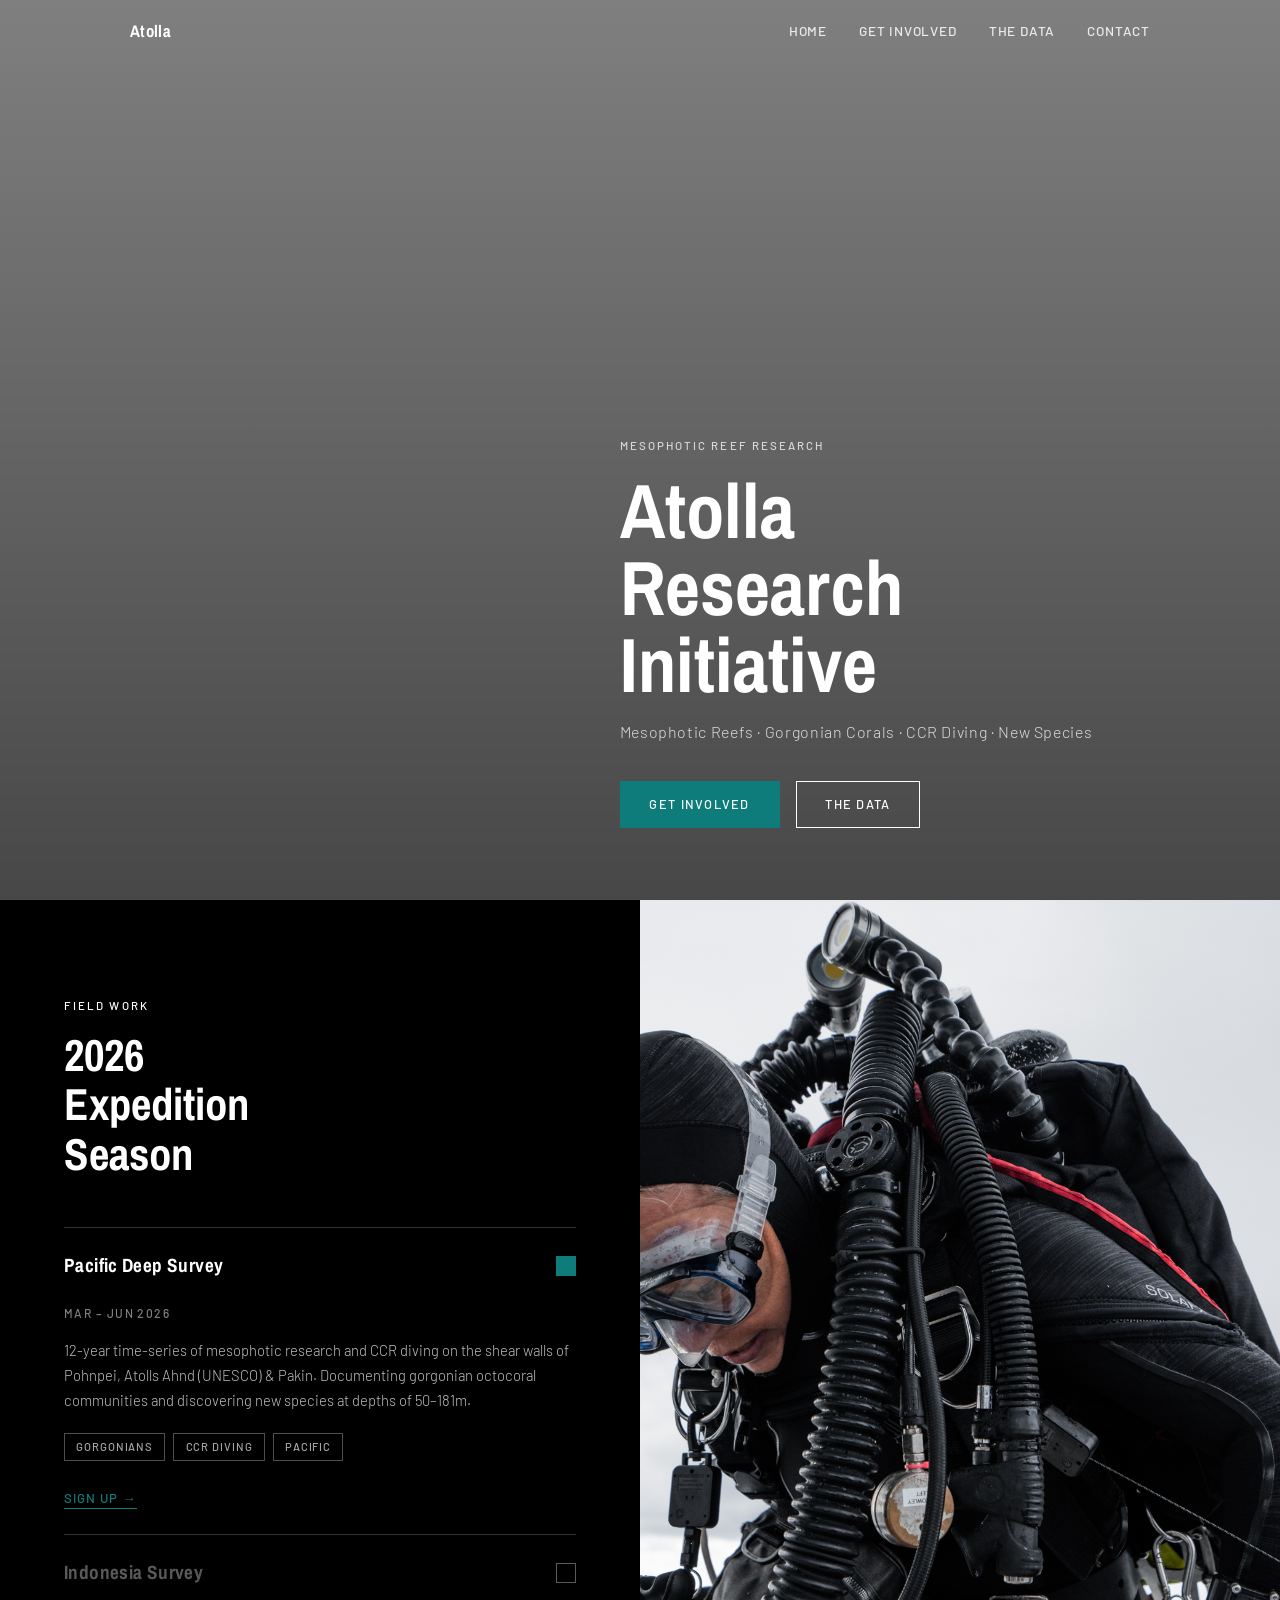
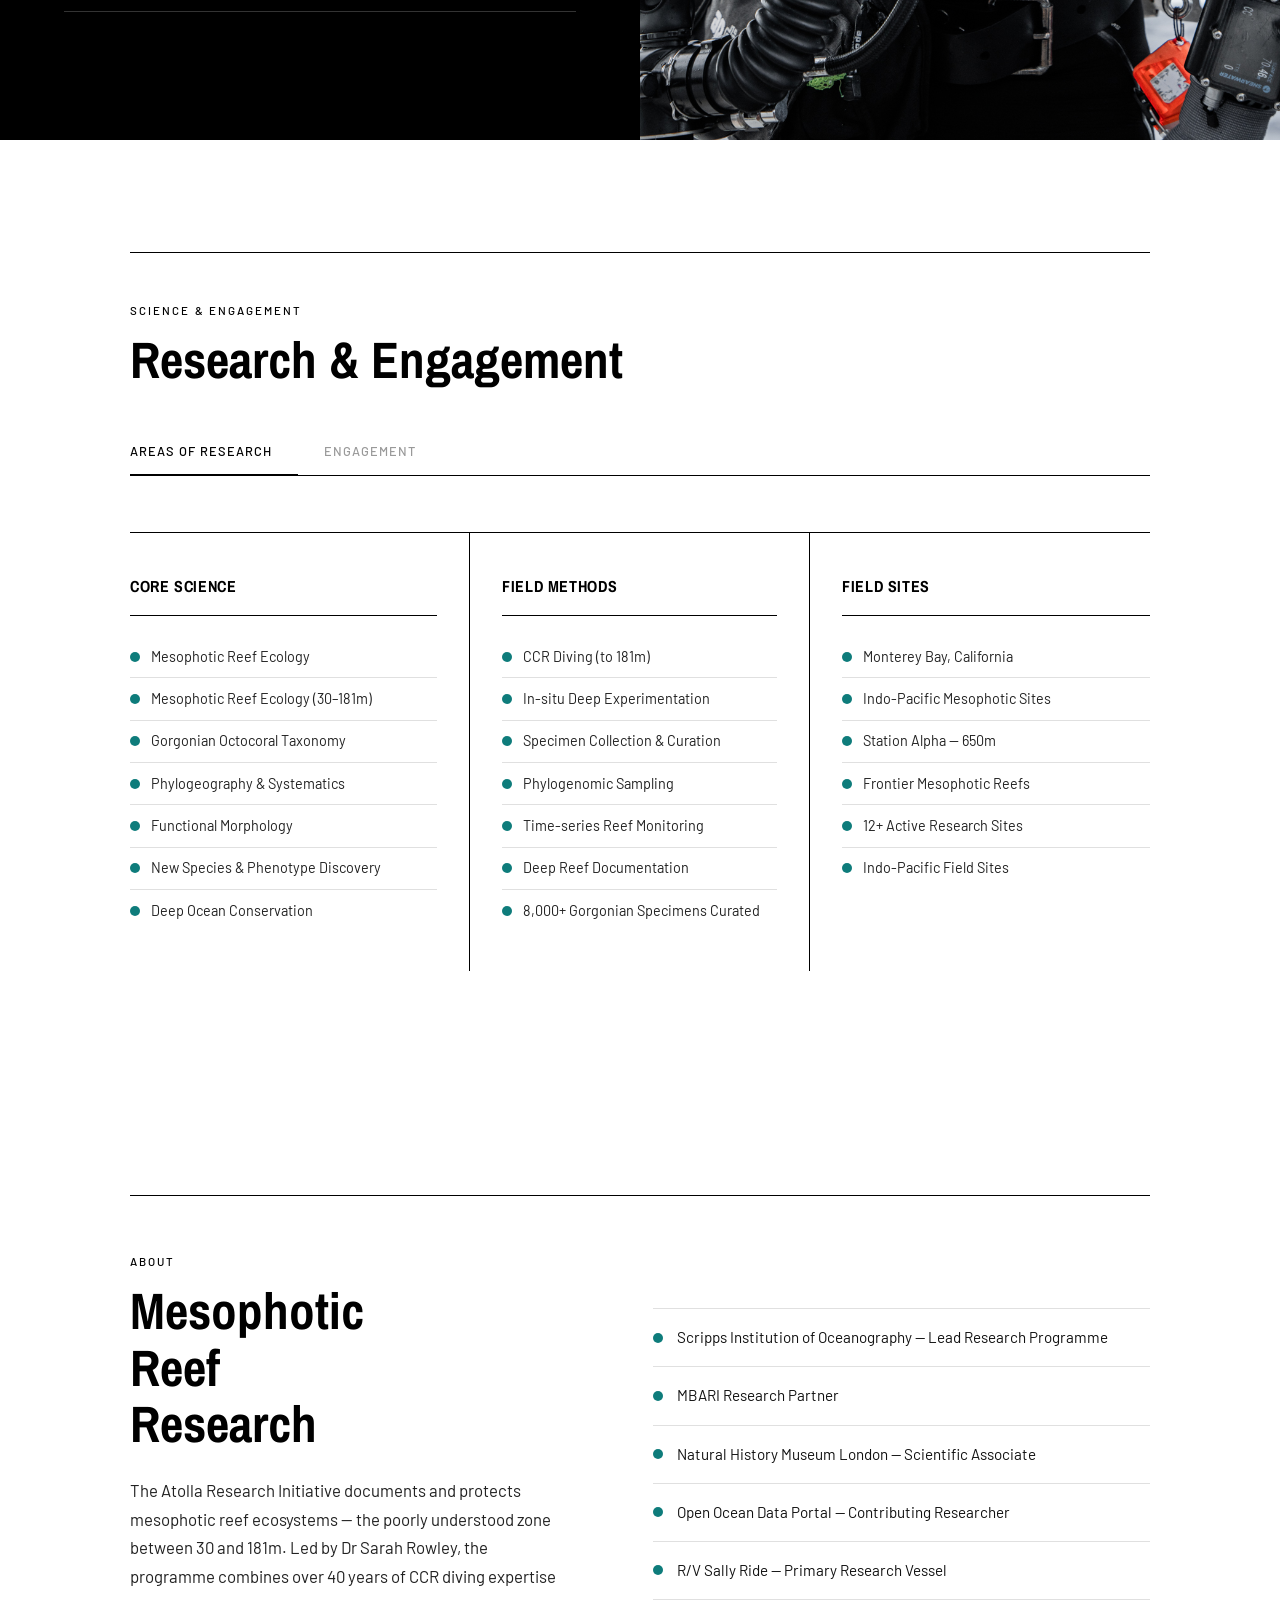
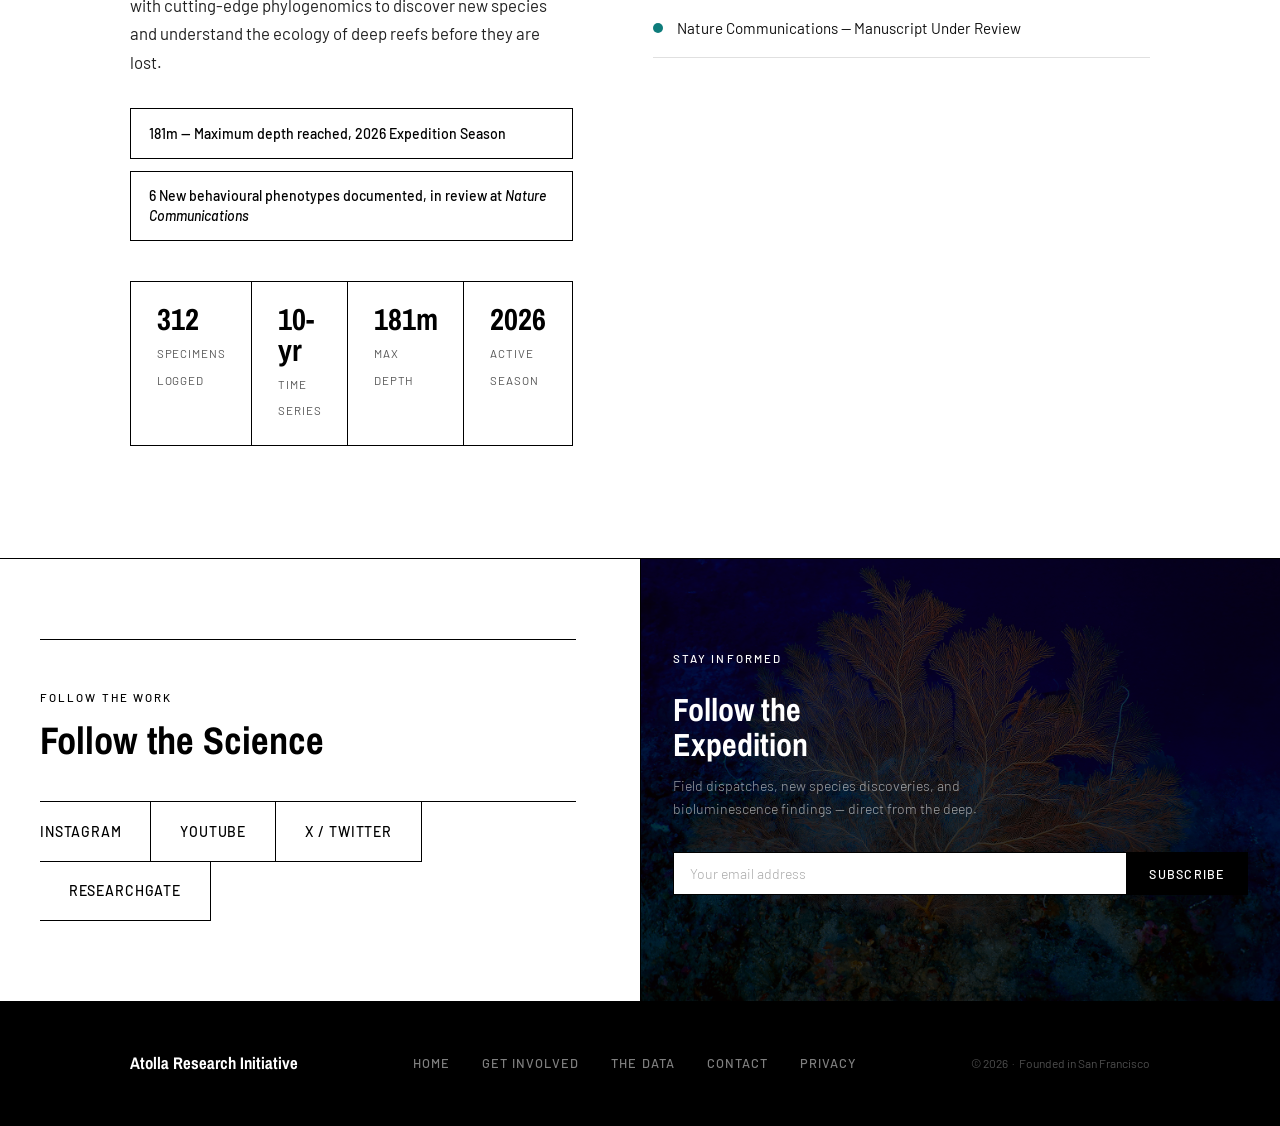
==== commit 4f752295: "index: Pacific tab image → diver shot; get-involved hero → pohnpei" ====
--- a/index.html
+++ b/index.html
@@ -809,7 +809,7 @@
     <!-- Right: image panels -->
     <div class="expeditions__right">
       <div class="expeditions__image active" data-image="pacific"
-        style="background-image: url('images/4_Sonia_Pakin_2015.jpg'); background-size:cover; background-position:center top;">
+        style="background-image: url('images/Edges of Earth_Adam Moore_Hawaii_Oahu_Sonia J. Rowley_Dive-6401_USE.jpg'); background-size:cover; background-position:center;">
       </div>
       <div class="expeditions__image" data-image="indonesia"
         style="background-image: url('images/gorgonian-mesophotic-biodiversity-turbo-soniajrowley-sjrllc-60m-tangga-indonesia-lombok-rebreather-ccr.jpg'); background-size:cover; background-position:center;">
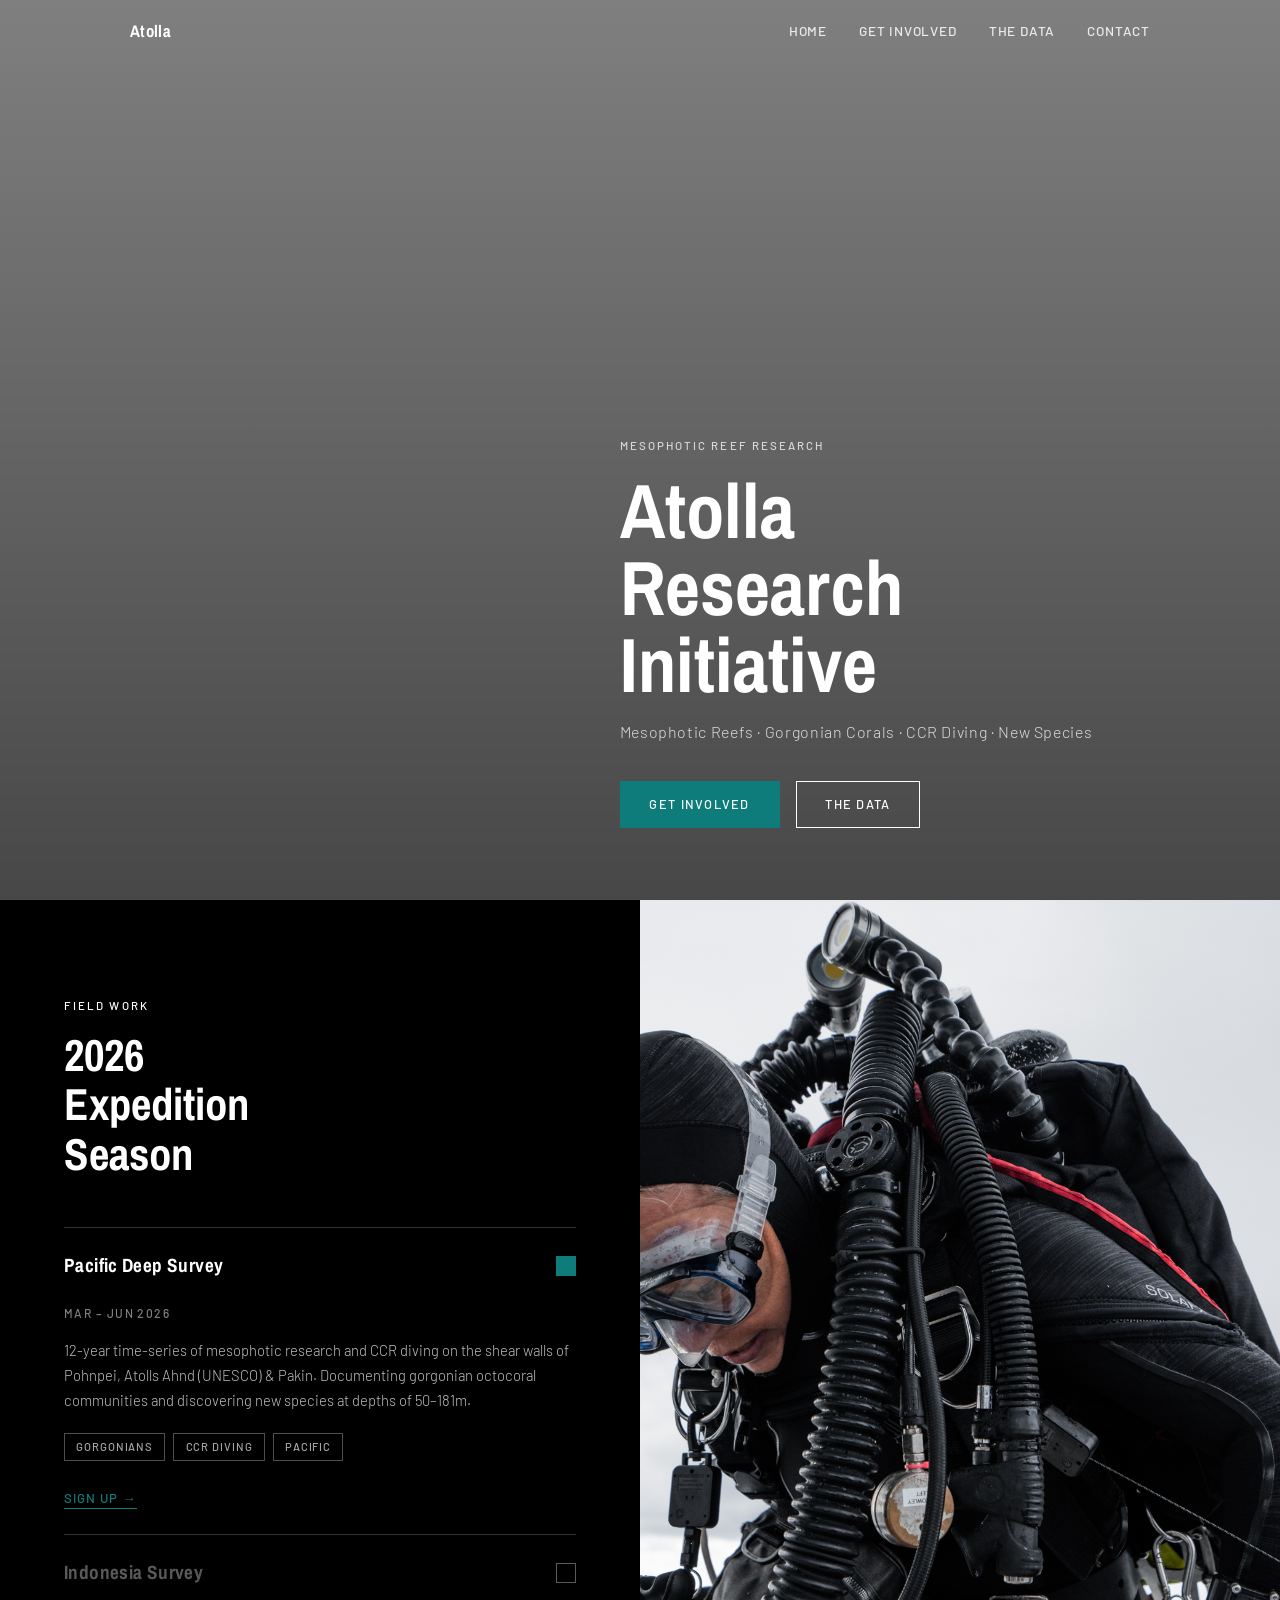
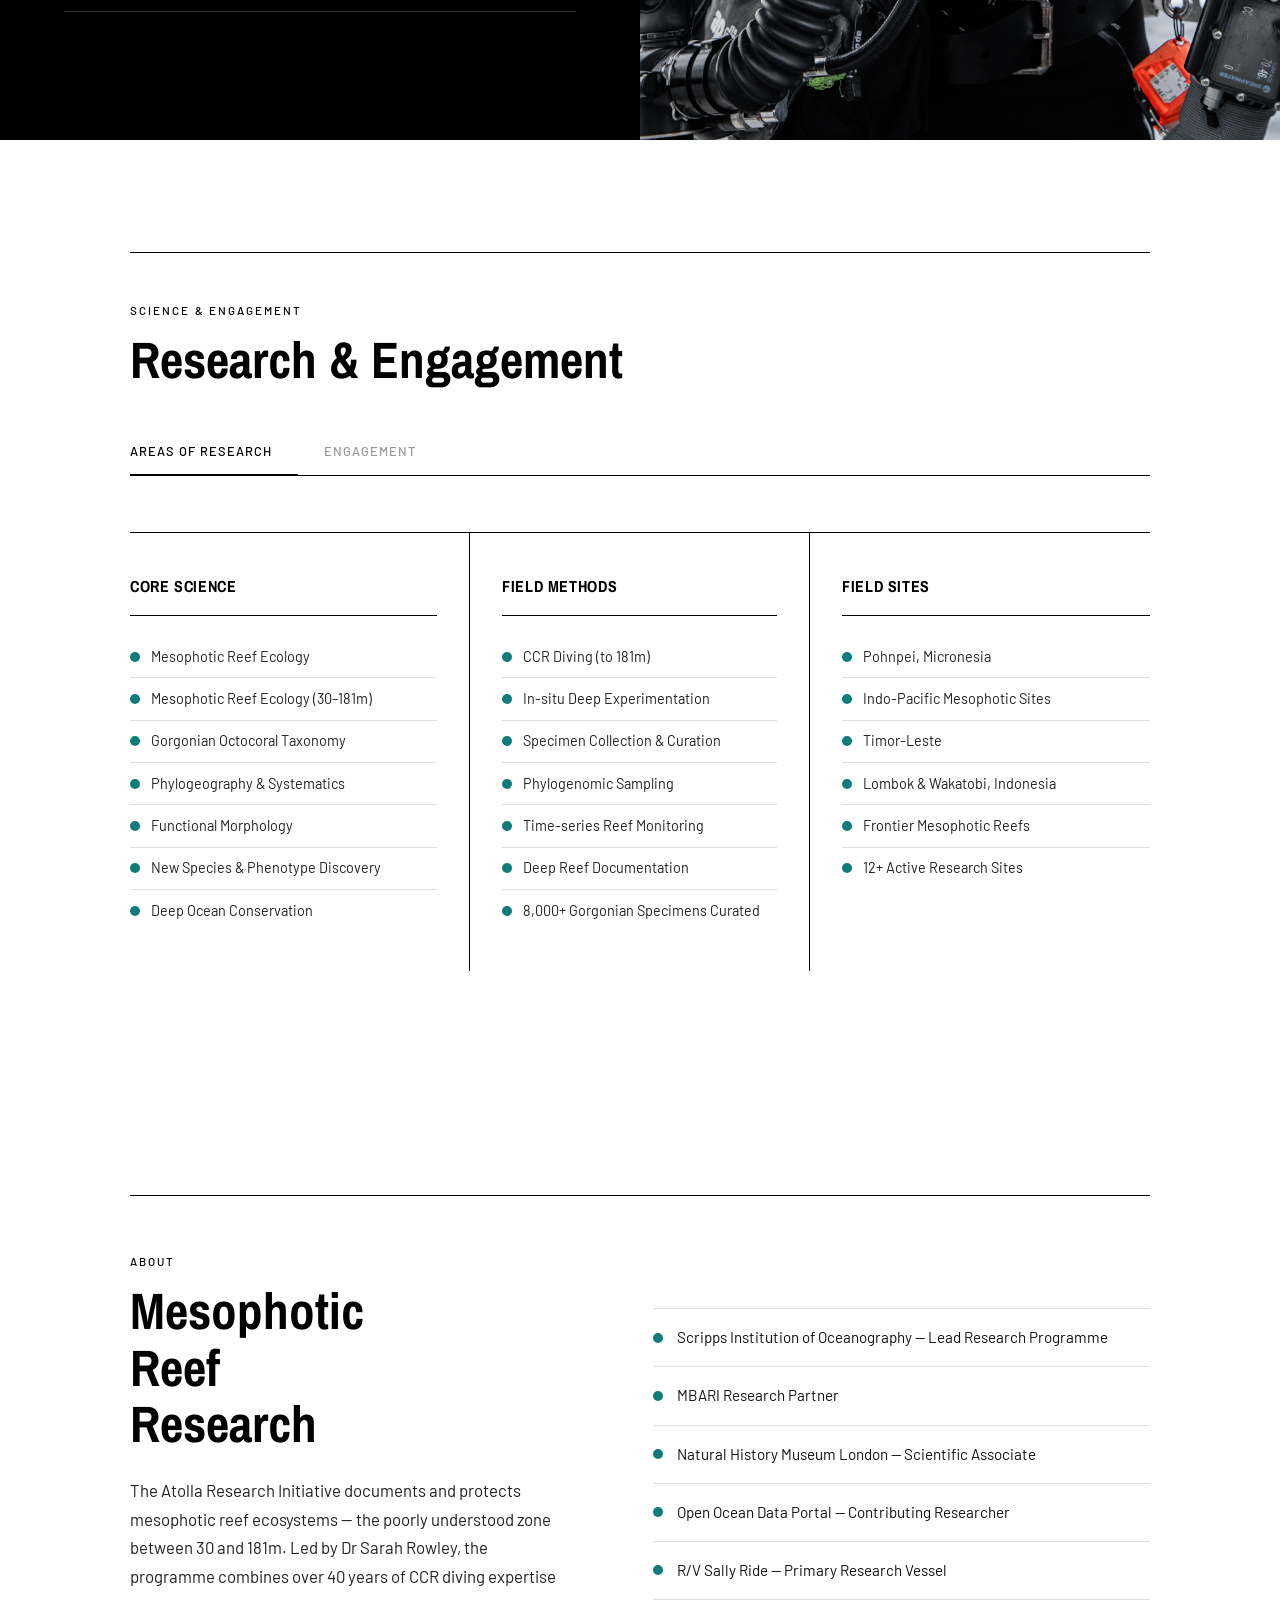
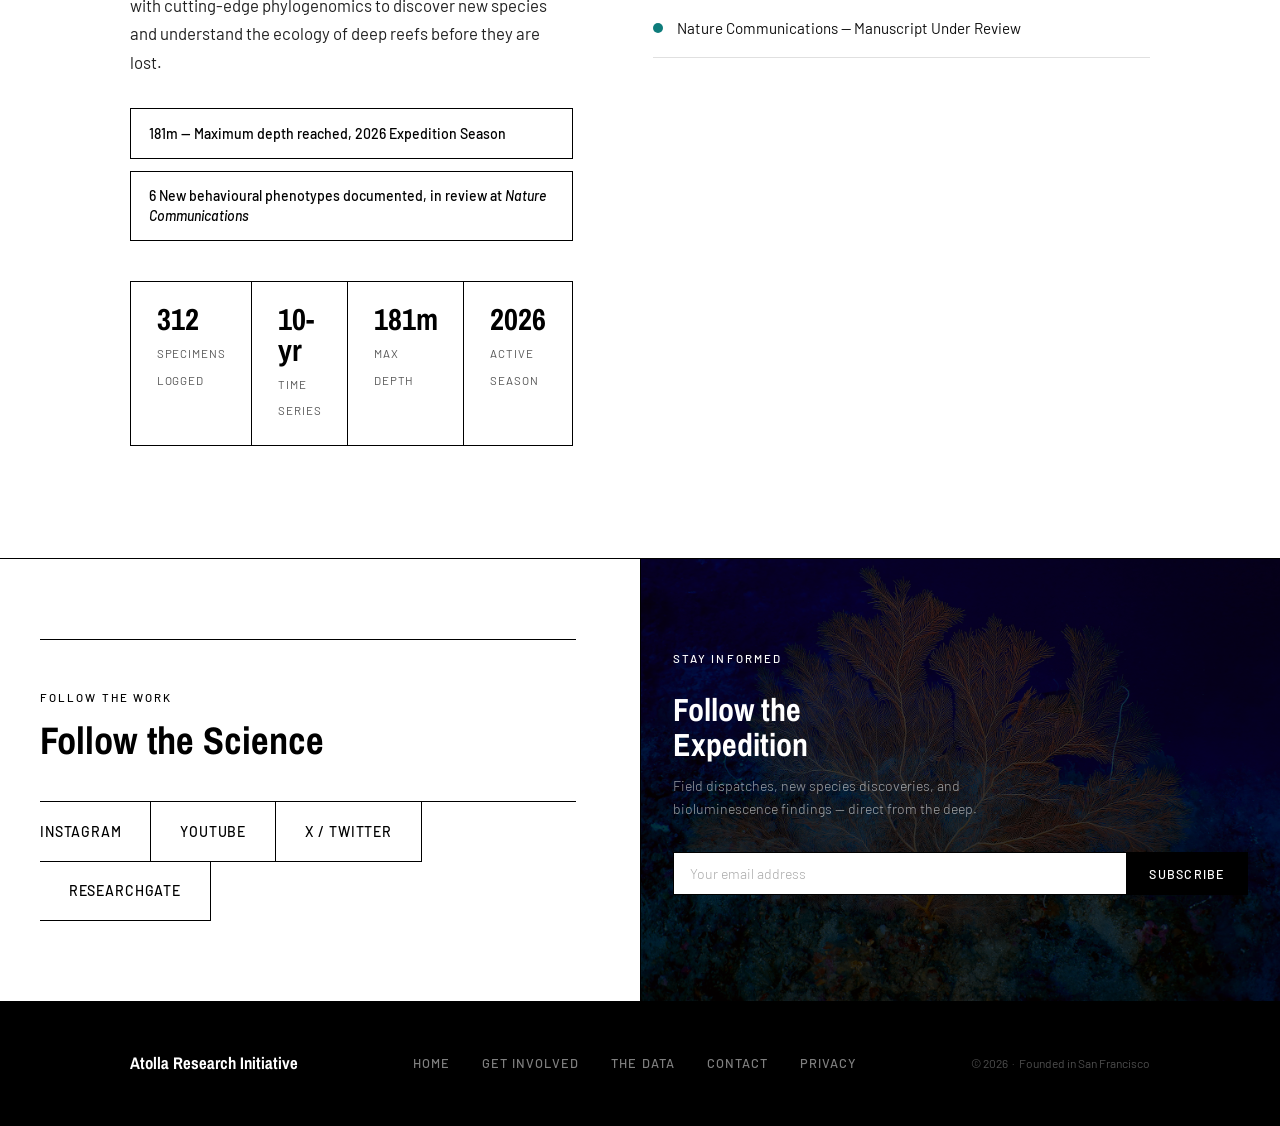
==== commit 13561122: "index: replace Monterey Bay and Station Alpha with accurate field sites" ====
--- a/index.html
+++ b/index.html
@@ -860,12 +860,12 @@
           <div class="research-col">
             <div class="research-col__heading">Field Sites</div>
             <ul class="research-col__list">
-              <li><span class="dot"></span>Monterey Bay, California</li>
+              <li><span class="dot"></span>Pohnpei, Micronesia</li>
               <li><span class="dot"></span>Indo-Pacific Mesophotic Sites</li>
-              <li><span class="dot"></span>Station Alpha — 650m</li>
+              <li><span class="dot"></span>Timor-Leste</li>
+              <li><span class="dot"></span>Lombok &amp; Wakatobi, Indonesia</li>
               <li><span class="dot"></span>Frontier Mesophotic Reefs</li>
               <li><span class="dot"></span>12+ Active Research Sites</li>
-              <li><span class="dot"></span>Indo-Pacific Field Sites</li>
             </ul>
           </div>
         </div>
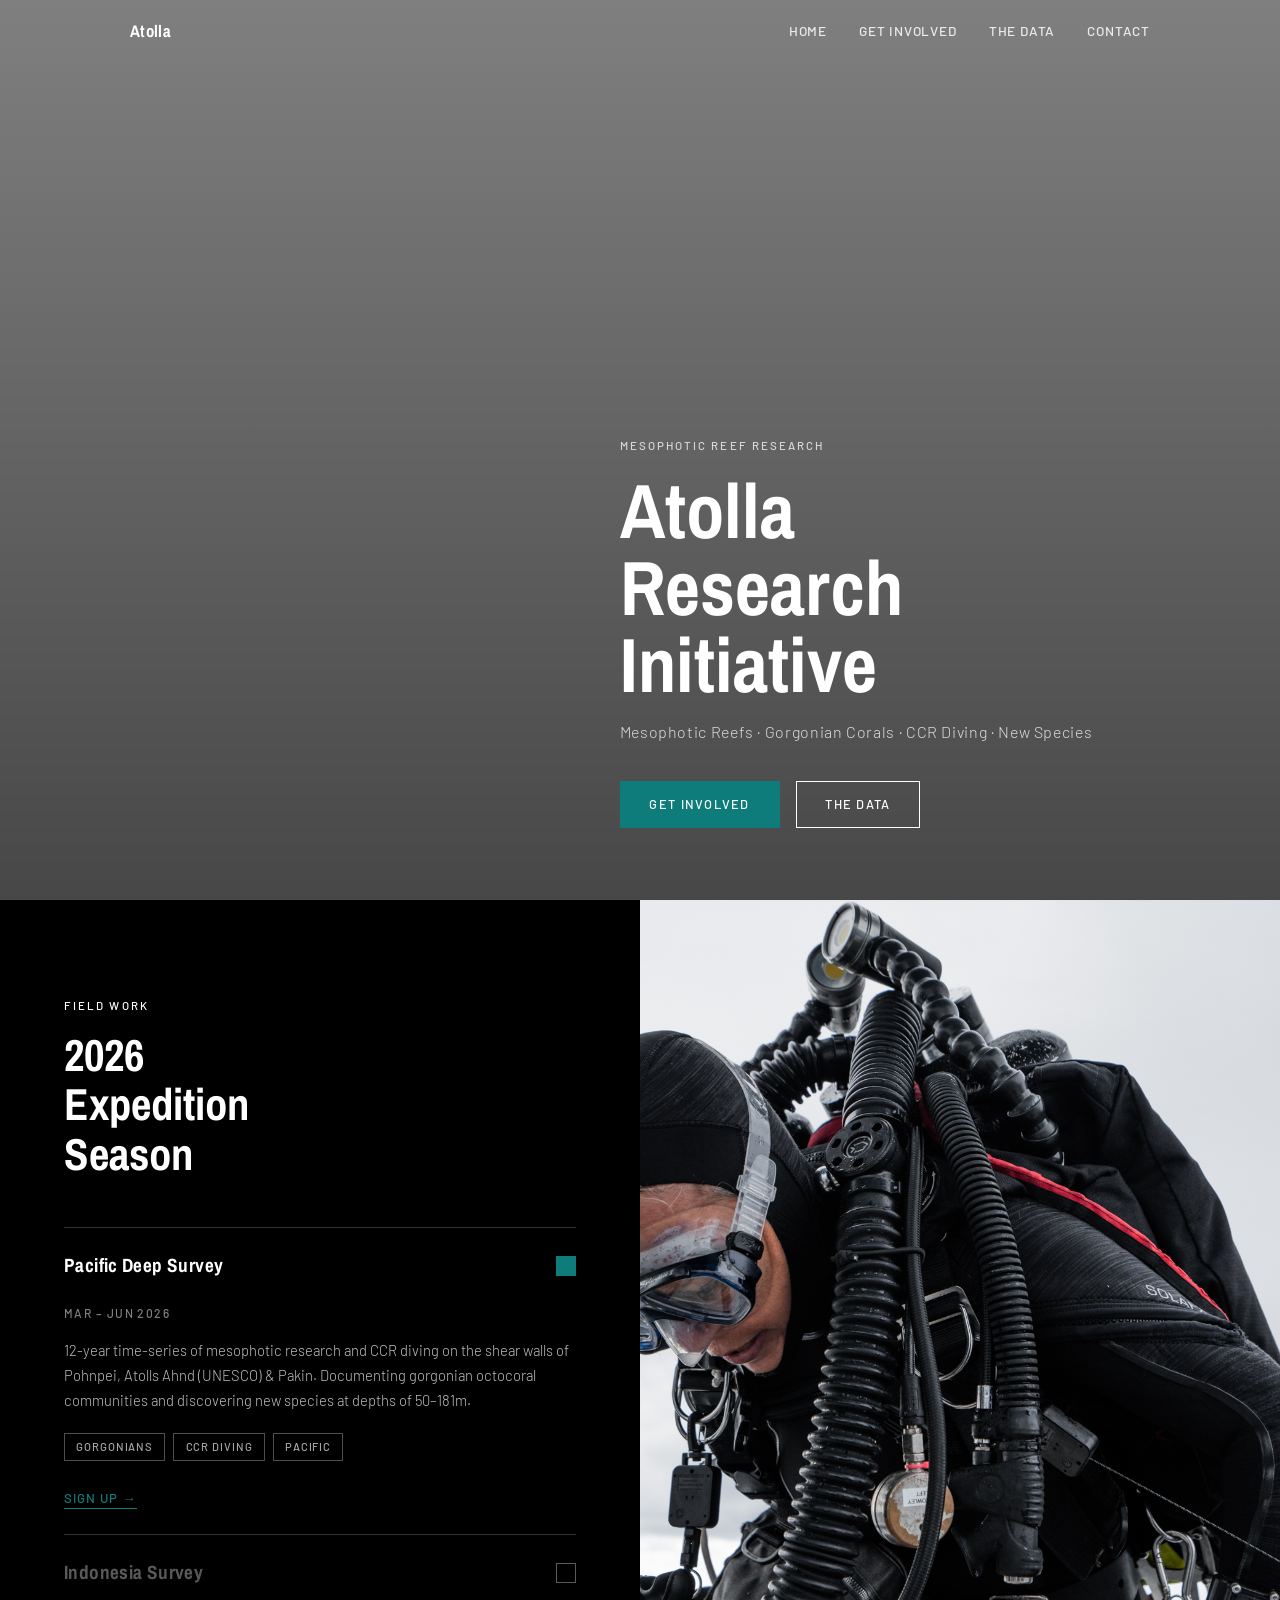
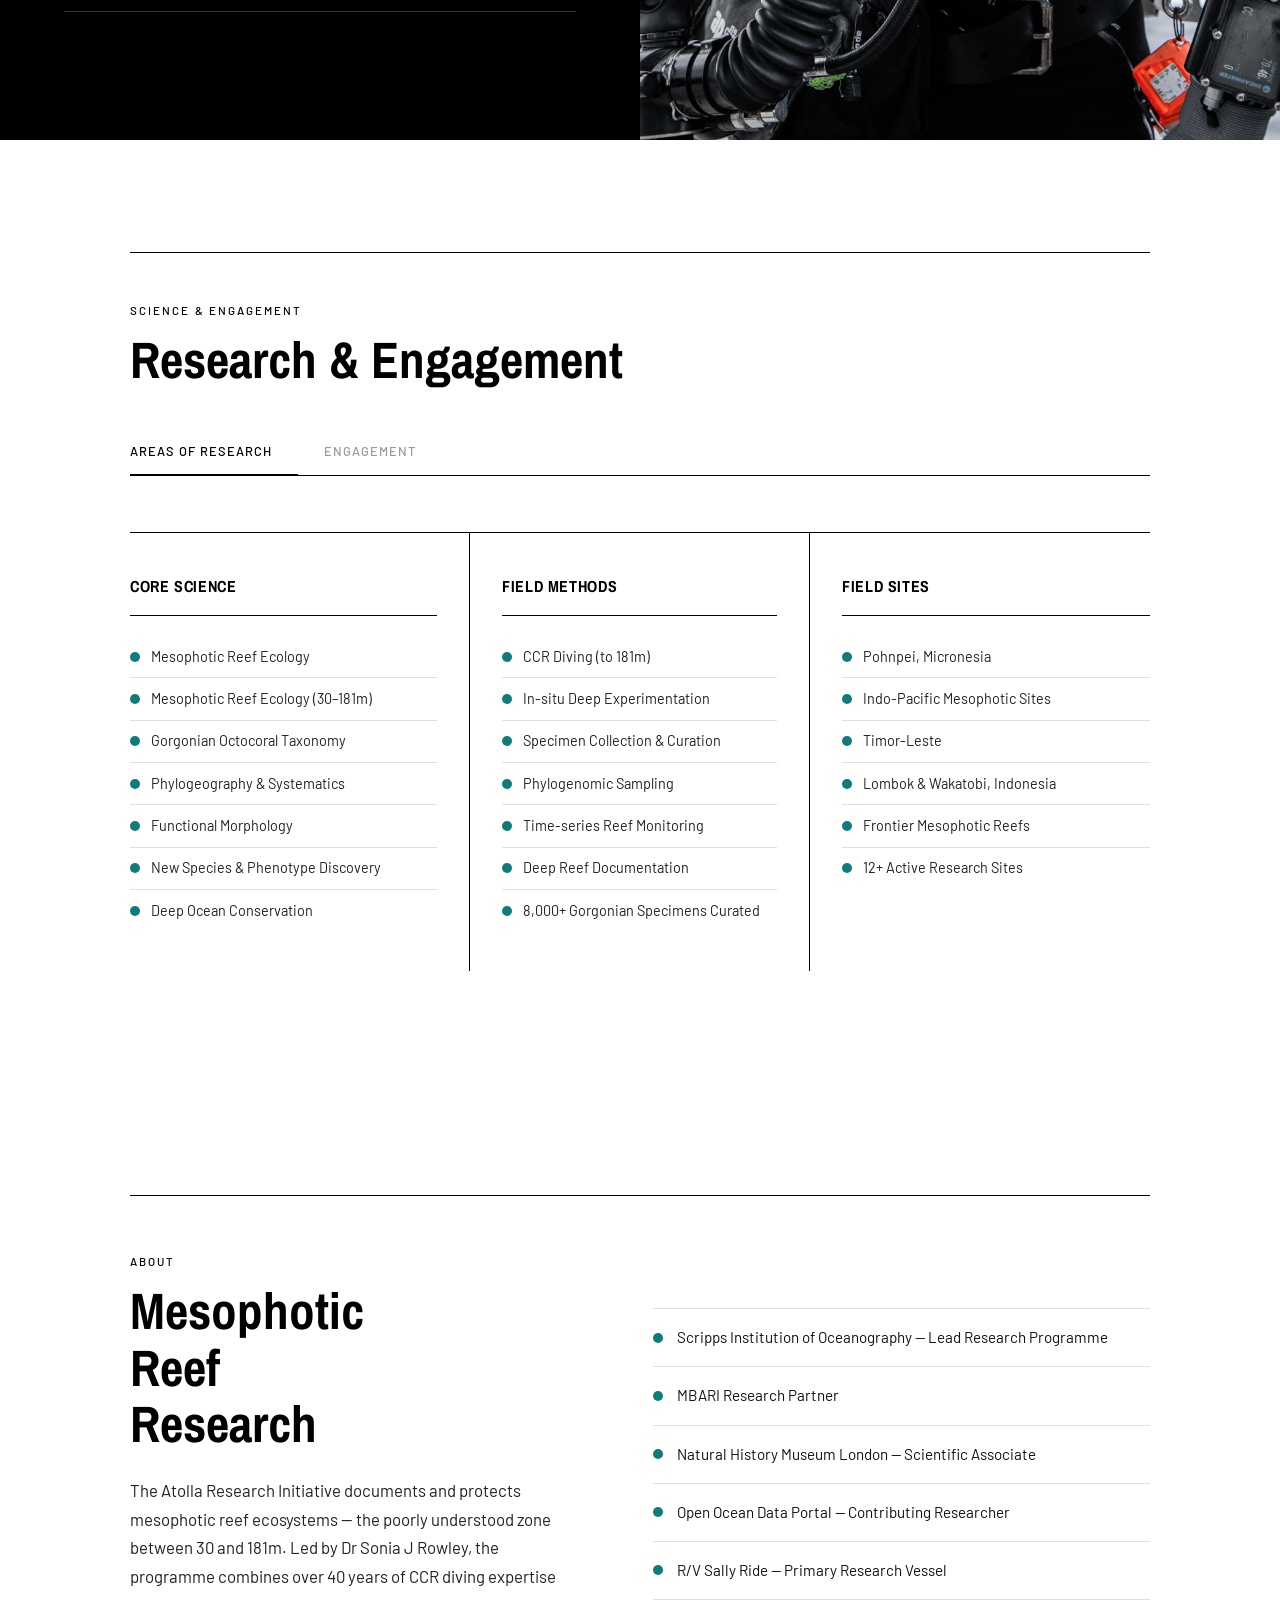
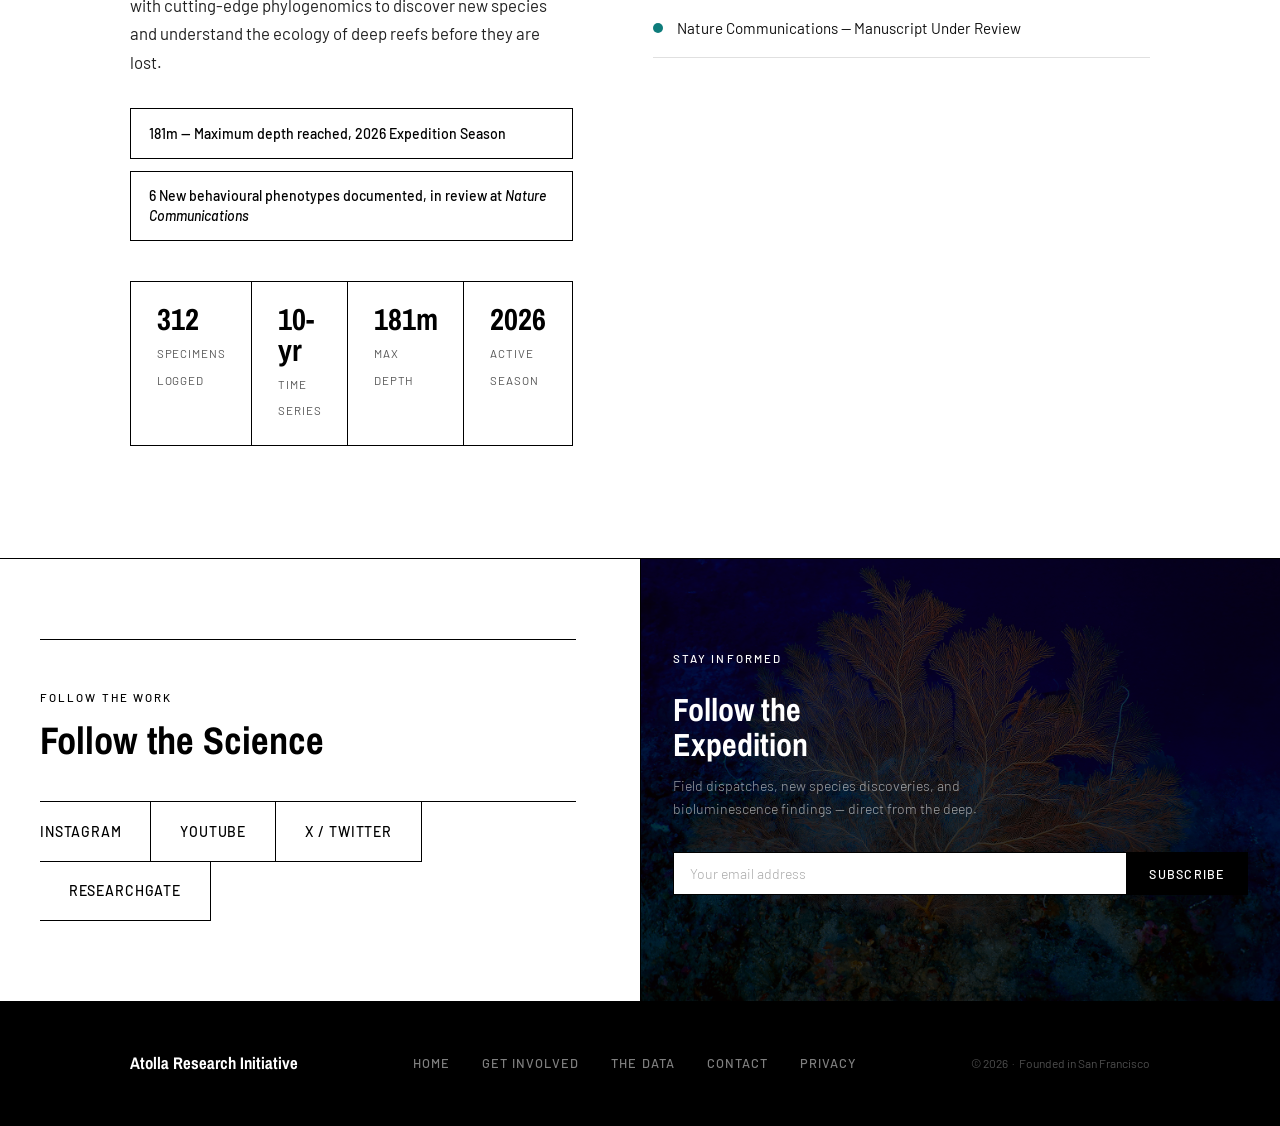
==== commit 99c01940: "SEO: meta tags, sitemap, robots, structured data, OG image, name fix" ====
--- a/index.html
+++ b/index.html
@@ -3,7 +3,85 @@
 <head>
   <meta charset="UTF-8" />
   <meta name="viewport" content="width=device-width, initial-scale=1.0" />
-  <title>Atolla — Mesophotic Reef Research</title>
+  <title>Atolla Research Initiative | Mesophotic Reef &amp; Gorgonian Coral Research</title>
+  <meta name="description" content="The Atolla Research Initiative explores mesophotic reef ecosystems (30–181m) through CCR diving, discovering new gorgonian octocoral species across the Indo-Pacific. Led by Dr Sonia J Rowley." />
+  <meta name="robots" content="index, follow, max-image-preview:large" />
+  <link rel="canonical" href="https://atolla.bio/" />
+
+  <!-- Open Graph -->
+  <meta property="og:type" content="website" />
+  <meta property="og:site_name" content="Atolla Research Initiative" />
+  <meta property="og:title" content="Atolla Research Initiative — Mesophotic Reef &amp; Gorgonian Coral Research" />
+  <meta property="og:description" content="Exploring mesophotic reef ecosystems (30–181m) through CCR diving and discovering new gorgonian coral species across the Indo-Pacific." />
+  <meta property="og:url" content="https://atolla.bio/" />
+  <meta property="og:image" content="https://atolla.bio/images/og-image.jpg" />
+  <meta property="og:image:width" content="1200" />
+  <meta property="og:image:height" content="630" />
+
+  <!-- Twitter / X -->
+  <meta name="twitter:card" content="summary_large_image" />
+  <meta name="twitter:title" content="Atolla Research Initiative — Mesophotic Reef Research" />
+  <meta name="twitter:description" content="Exploring mesophotic reef ecosystems (30–181m) and discovering new gorgonian coral species across the Indo-Pacific." />
+  <meta name="twitter:image" content="https://atolla.bio/images/og-image.jpg" />
+
+  <!-- Favicon -->
+  <link rel="icon" href="/images/favicon.png" type="image/png" />
+  <meta name="theme-color" content="#0a1a2f" />
+
+  <!-- Structured data: Organization + Person + WebSite -->
+  <script type="application/ld+json">
+  {
+    "@context": "https://schema.org",
+    "@graph": [
+      {
+        "@type": "ResearchOrganization",
+        "@id": "https://atolla.bio/#organization",
+        "name": "Atolla Research Initiative",
+        "url": "https://atolla.bio/",
+        "logo": "https://atolla.bio/images/og-image.jpg",
+        "description": "Research initiative documenting and protecting mesophotic reef ecosystems (30–181m), specialising in gorgonian octocoral taxonomy, new species discovery, and CCR diving across the Indo-Pacific.",
+        "foundingDate": "2024",
+        "foundingLocation": "San Francisco, California, USA",
+        "knowsAbout": [
+          "Mesophotic coral ecosystems",
+          "Gorgonian octocoral taxonomy",
+          "Closed-circuit rebreather (CCR) diving",
+          "Deep reef conservation",
+          "Marine phylogenomics",
+          "New species discovery"
+        ],
+        "founder": { "@id": "https://atolla.bio/#drrowley" },
+        "sameAs": [
+          "https://www.instagram.com/atolla.research",
+          "https://www.youtube.com/@atollaresearch",
+          "https://twitter.com/atolla_research",
+          "https://www.linkedin.com/company/atolla-research-initiative",
+          "https://www.researchgate.net/profile/Sonia-Rowley"
+        ]
+      },
+      {
+        "@type": "Person",
+        "@id": "https://atolla.bio/#drrowley",
+        "name": "Dr Sonia J Rowley",
+        "jobTitle": "Lead Researcher",
+        "description": "Evolutionary marine biologist and CCR diving pioneer specialising in gorgonian octocoral taxonomy and mesophotic reef ecology.",
+        "affiliation": [
+          { "@type": "Organization", "name": "Scripps Institution of Oceanography" },
+          { "@type": "Organization", "name": "Natural History Museum, London" },
+          { "@type": "Organization", "name": "Smithsonian Institution" }
+        ],
+        "worksFor": { "@id": "https://atolla.bio/#organization" }
+      },
+      {
+        "@type": "WebSite",
+        "@id": "https://atolla.bio/#website",
+        "url": "https://atolla.bio/",
+        "name": "Atolla Research Initiative",
+        "publisher": { "@id": "https://atolla.bio/#organization" }
+      }
+    ]
+  }
+  </script>
   <style>
     @import url('https://fonts.googleapis.com/css2?family=Archivo+Narrow:wght@400;500;600;700&family=Barlow:wght@300;400;500&display=swap');
 
@@ -917,7 +995,7 @@
           <span class="label-upper">About</span>
           <h2 class="section-heading">Mesophotic<br>Reef<br>Research</h2>
           <p class="about__bio">
-            The Atolla Research Initiative documents and protects mesophotic reef ecosystems — the poorly understood zone between 30 and 181m. Led by Dr Sarah Rowley, the programme combines over 40 years of CCR diving expertise with cutting-edge phylogenomics to discover new species and understand the ecology of deep reefs before they are lost.
+            The Atolla Research Initiative documents and protects mesophotic reef ecosystems — the poorly understood zone between 30 and 181m. Led by Dr Sonia J Rowley, the programme combines over 40 years of CCR diving expertise with cutting-edge phylogenomics to discover new species and understand the ecology of deep reefs before they are lost.
           </p>
           <div class="about__awards">
             <div class="about__award">
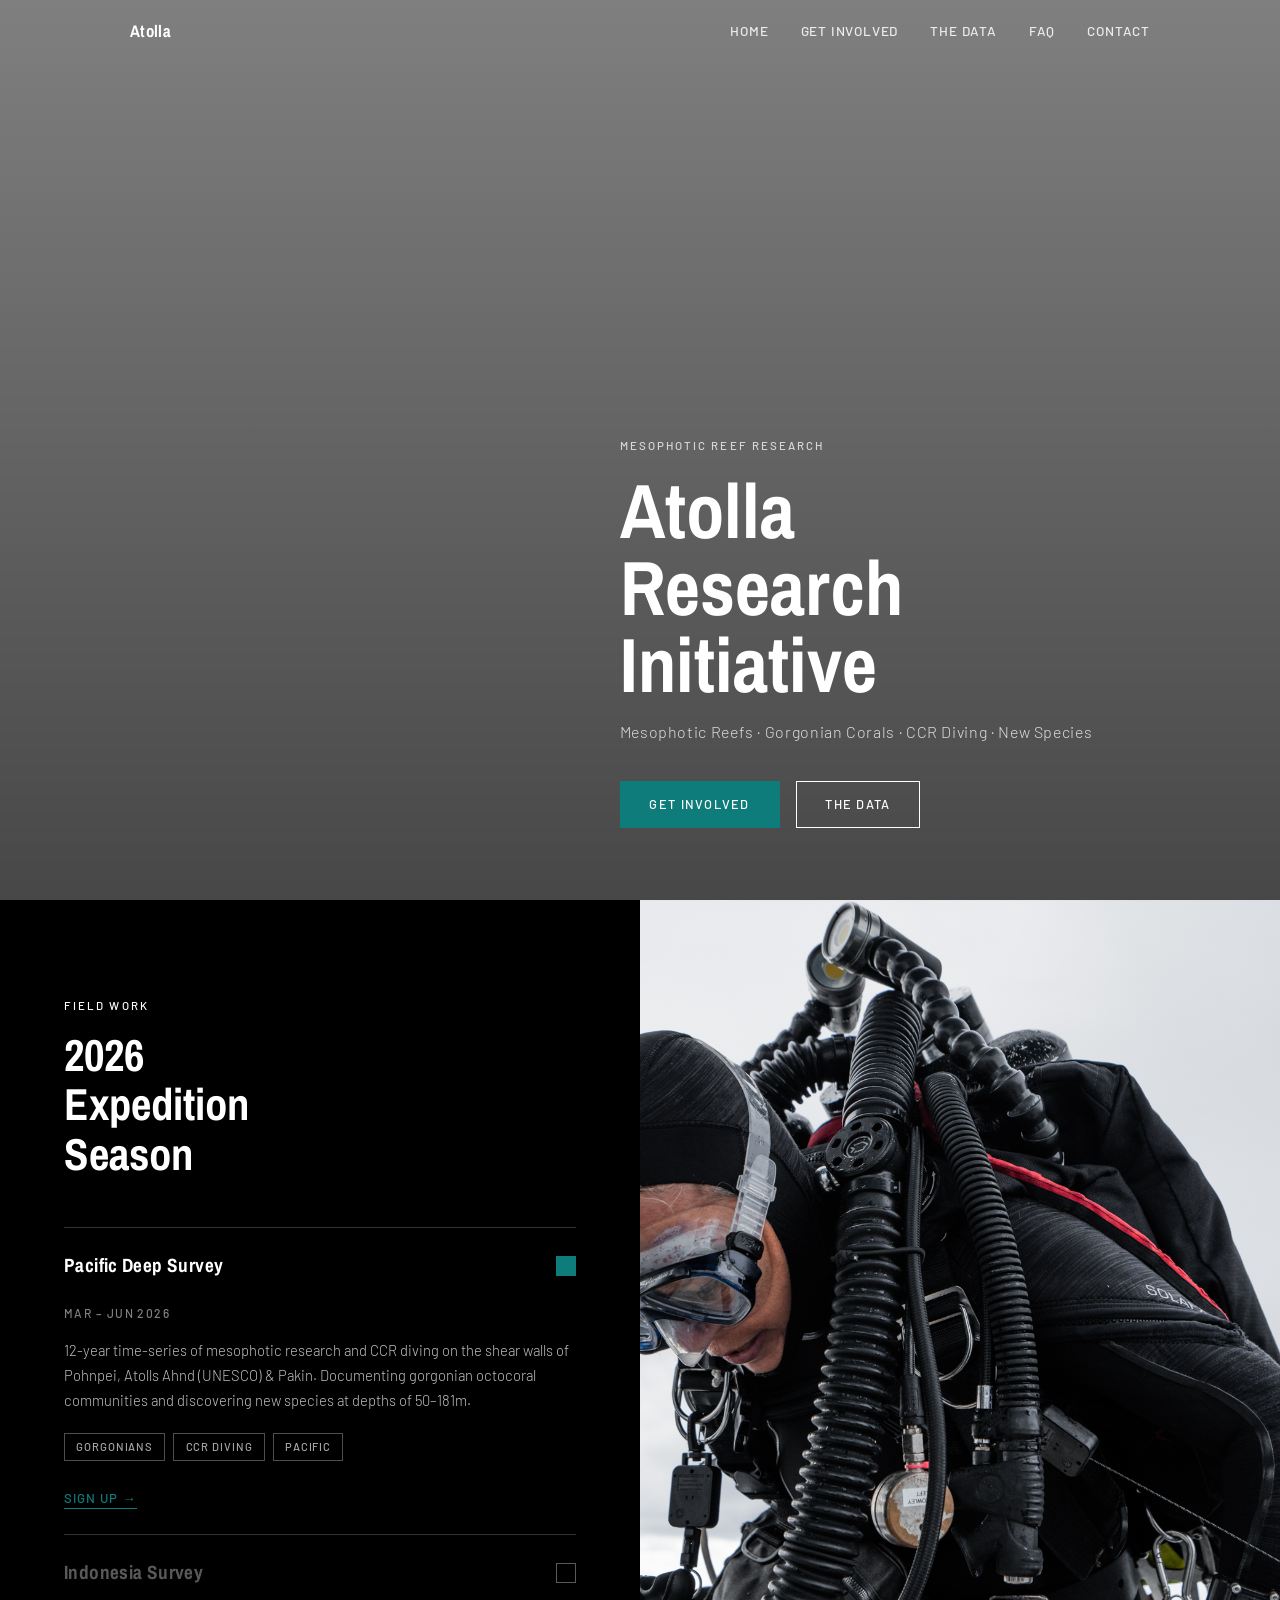
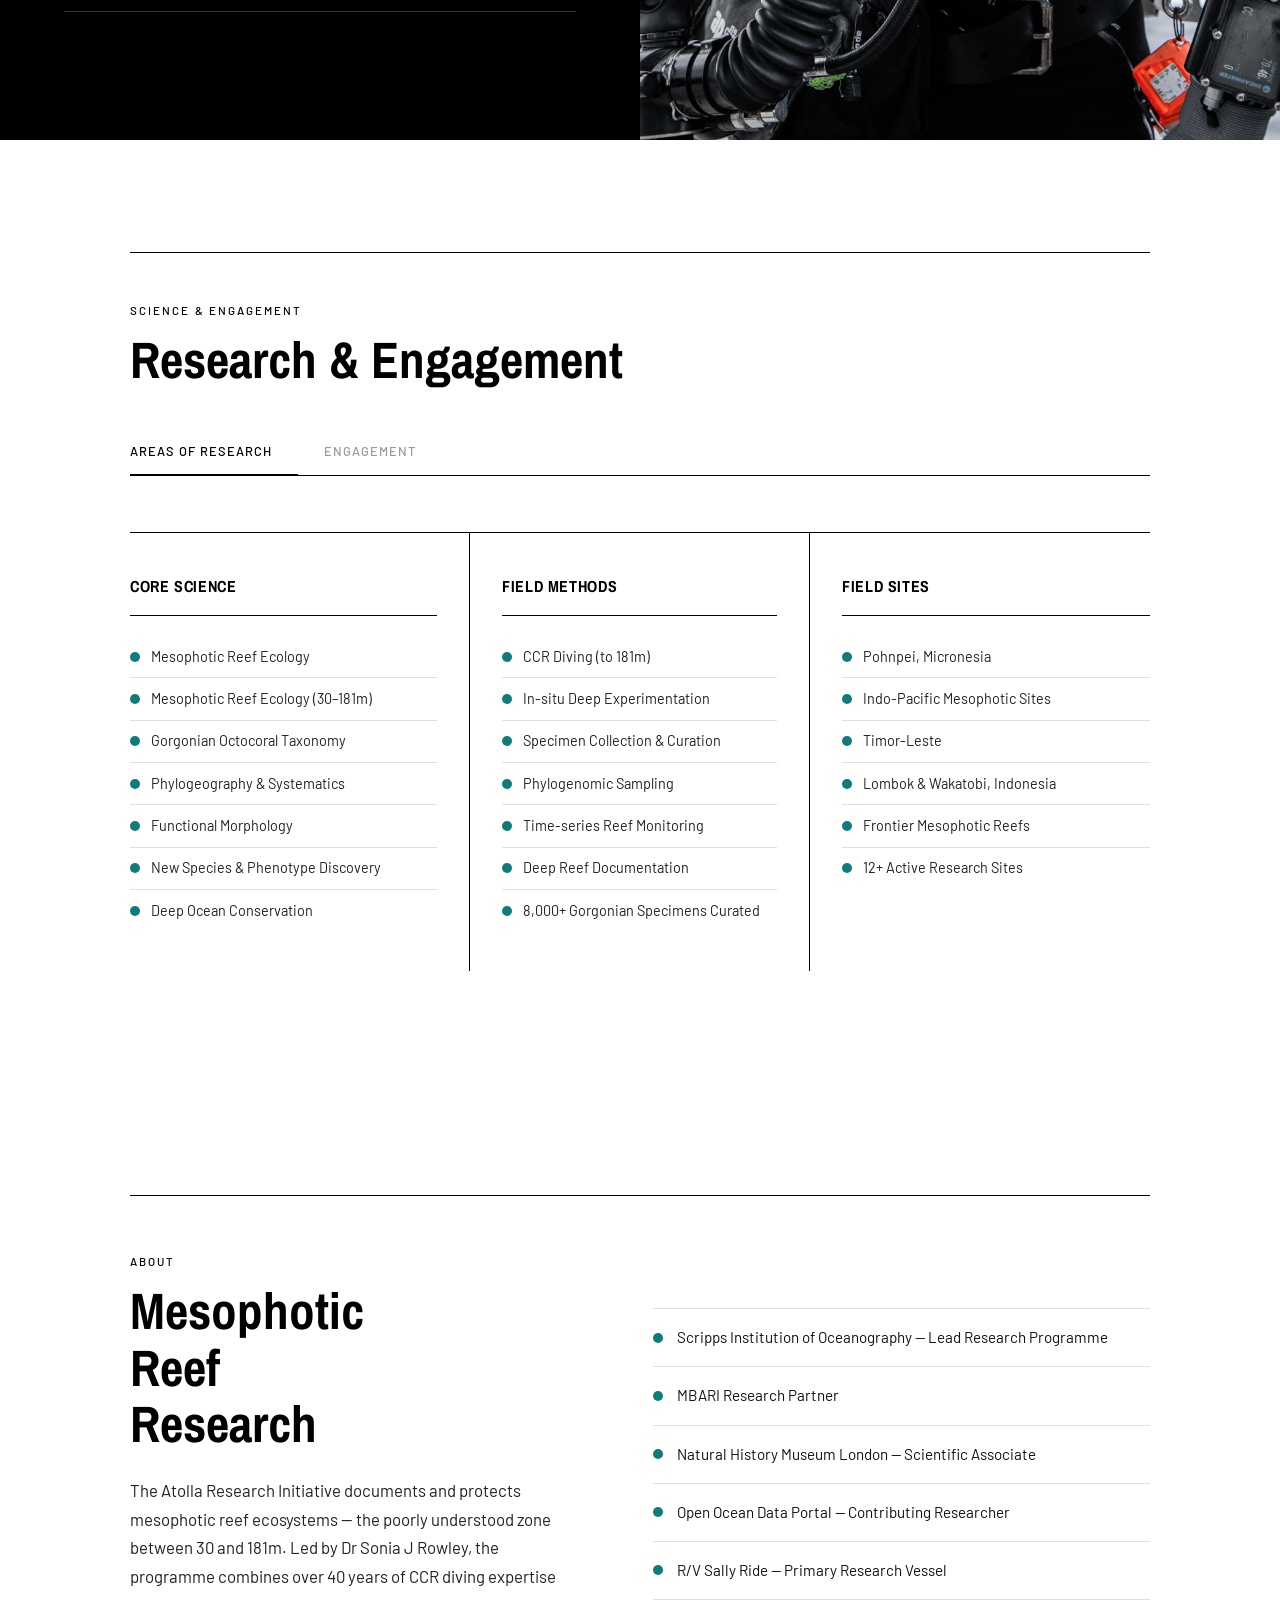
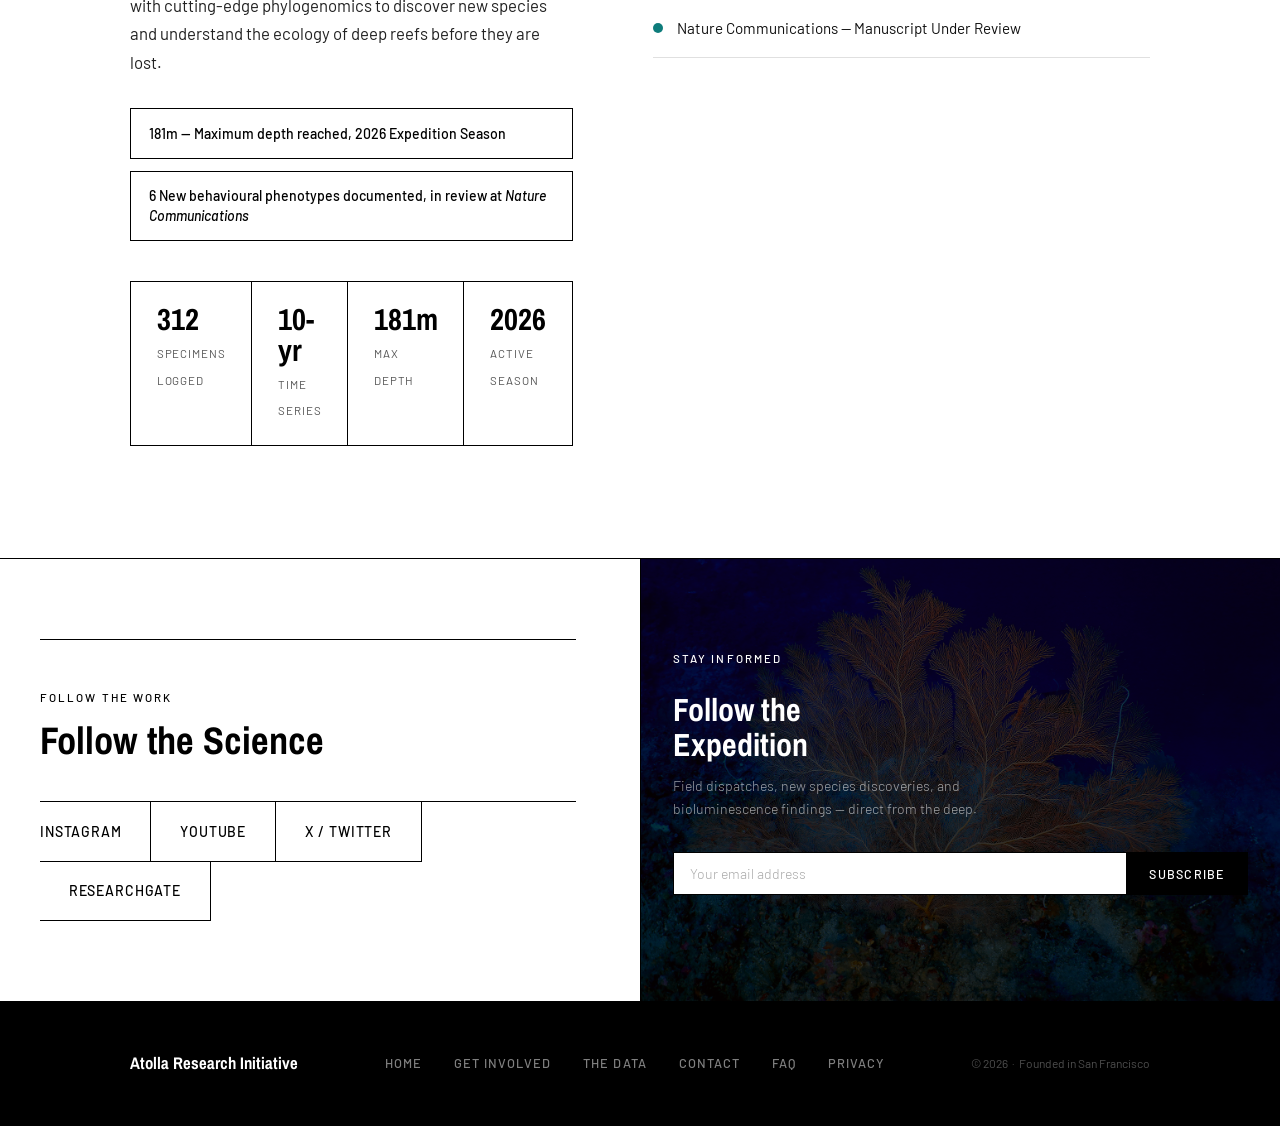
==== commit 77570653: "Add FAQ page with schema + survey CTA; link in nav/footer; update sitemap" ====
--- a/index.html
+++ b/index.html
@@ -809,6 +809,7 @@
         <a href="index.html">Home</a>
         <a href="get-involved.html">Get Involved</a>
         <a href="data.html">The Data</a>
+        <a href="faq.html">FAQ</a>
         <a href="contact.html">Contact</a>
       </div>
       <button class="nav__hamburger" id="hamburger" aria-label="Toggle menu" aria-expanded="false">
@@ -821,6 +822,7 @@
     <a href="index.html">Home</a>
     <a href="get-involved.html">Get Involved</a>
     <a href="data.html">The Data</a>
+    <a href="faq.html">FAQ</a>
     <a href="contact.html">Contact</a>
   </div>
 
@@ -1074,6 +1076,7 @@
         <a href="get-involved.html">Get Involved</a>
         <a href="data.html">The Data</a>
         <a href="contact.html">Contact</a>
+        <a href="faq.html">FAQ</a>
         <a href="privacy.html">Privacy</a>
       </div>
       <div class="footer__copy">&copy; 2026 &nbsp;&middot;&nbsp; Founded in San Francisco</div>
